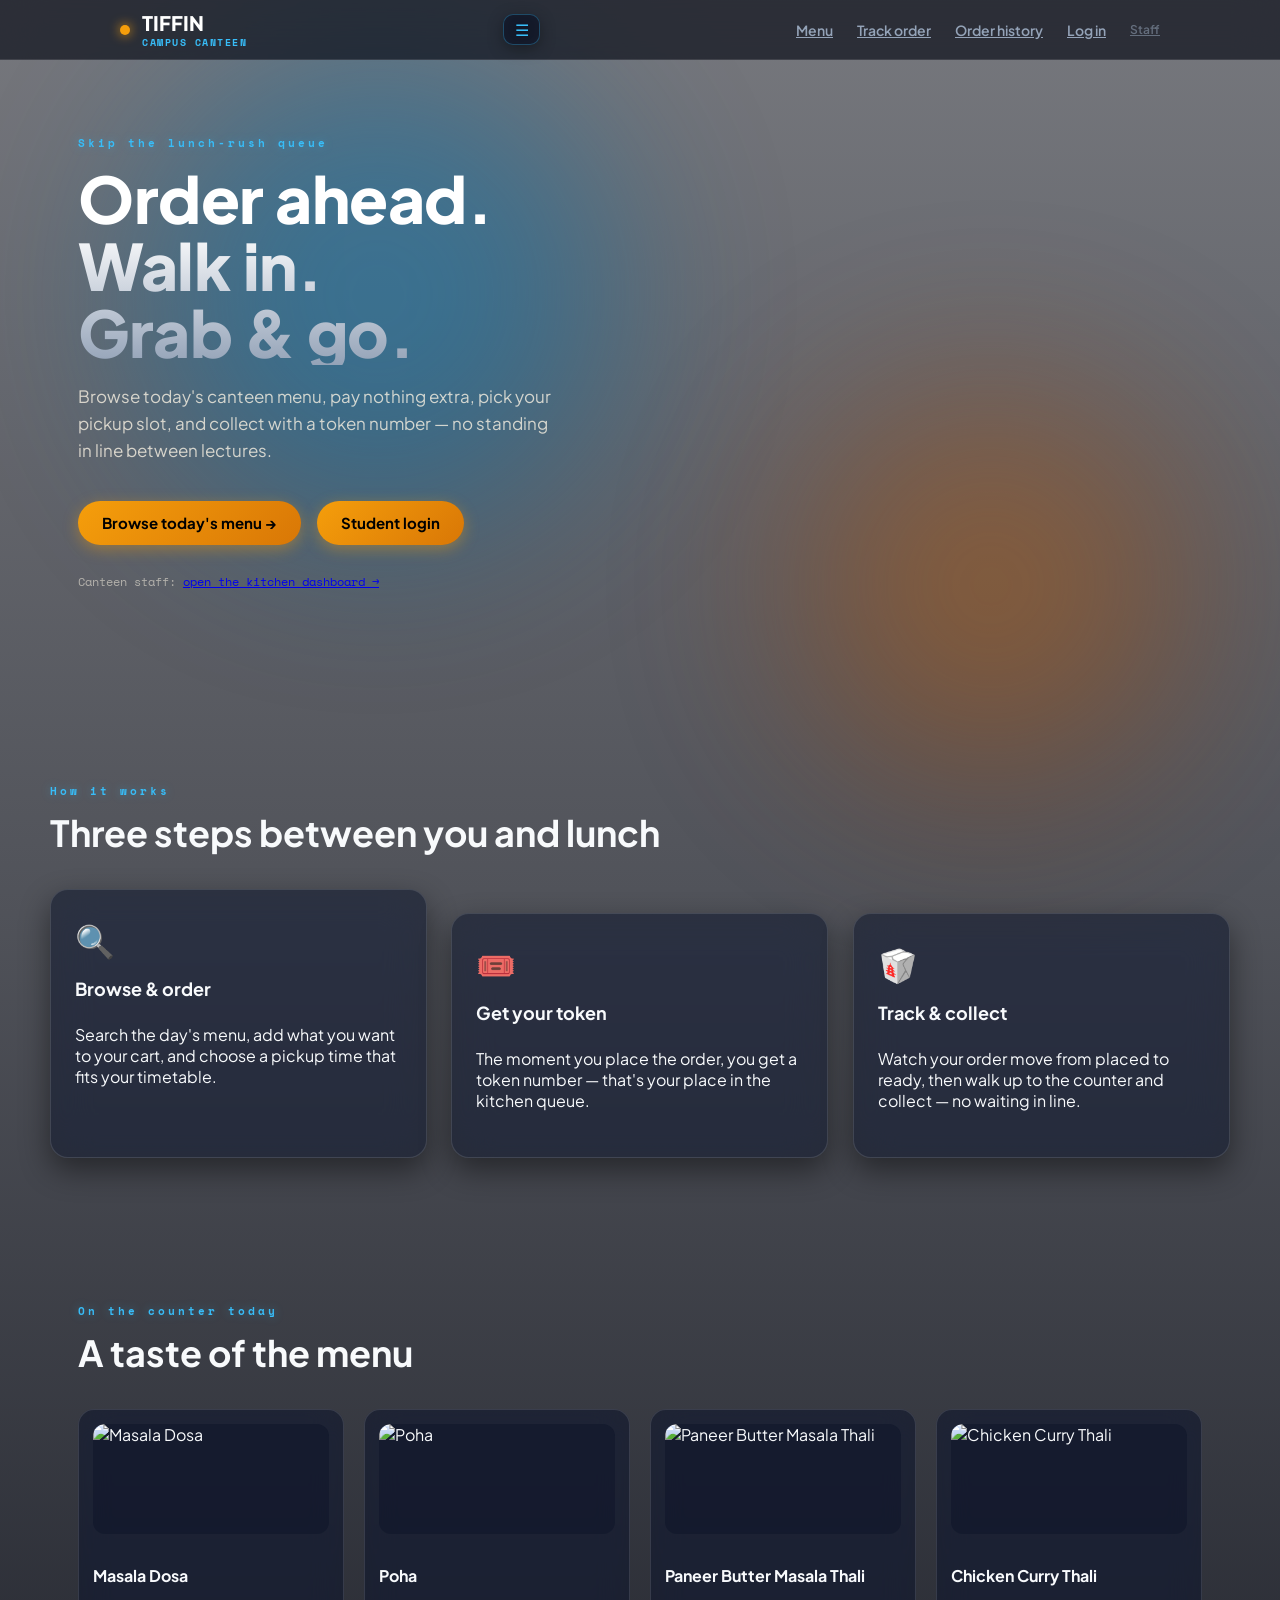
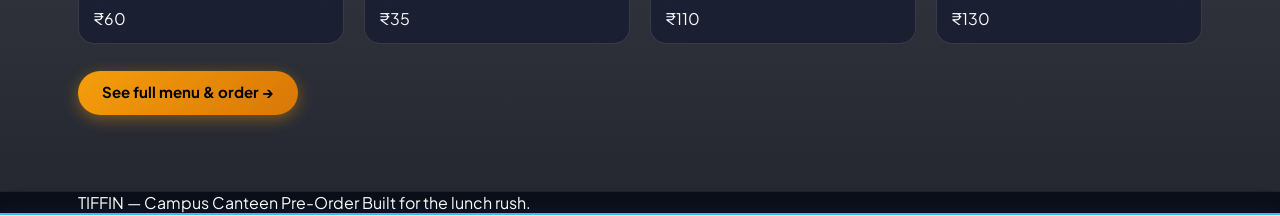
==== index.html @ 40c807f9 "Initial commit" ====
<!DOCTYPE html>
<html lang="en">
<head>
<!-- Character Encoding & Viewport -->
<meta charset="UTF-8">
<meta name="viewport" content="width=device-width, initial-scale=1.0">

<!-- PWA Manifest & App Theming -->
<link rel="manifest" href="/manifest.json">
<meta name="theme-color" content="#060913">
<meta name="mobile-web-app-capable" content="yes">
<meta name="apple-mobile-web-app-capable" content="yes">
<meta name="apple-mobile-web-app-status-bar-style" content="black-translucent">
<meta name="apple-mobile-web-app-title" content="TIFFIN">

<!-- Standard Browser & Android Icons -->
<link rel="icon" type="image/png" sizes="192x192" href="/icon-192.png">
<link rel="icon" type="image/png" sizes="512x512" href="/icon-512.png">

<!-- iOS Safari Home Screen Icons -->
<link rel="apple-touch-icon" href="/icon-192.png">
<link rel="apple-touch-icon" sizes="192x192" href="/icon-192.png">
<link rel="apple-touch-icon" sizes="512x512" href="/icon-512.png">
<title>TIFFIN — Campus Canteen, Pre-Ordered</title>
<link rel="stylesheet" href="style.css">
</head>
<body>

<nav class="nav">
  <div class="nav-inner">
    <a href="index.html" class="brand"><span class="dot"></span><div>TIFFIN<small>Campus Canteen</small></div></a>
    <button class="nav-toggle" id="navToggle" aria-label="Menu">☰</button>
    <div class="nav-links" id="navLinks">
      <a href="menu.html">Menu</a>
      <a href="track.html">Track order</a>
      <a href="orders.html">Order history</a>
      <a href="login.html">Log in</a>
      <a href="admin-login.html" style="opacity:.55;font-size:12px;">Staff</a>
    </div>
  </div>
</nav>

<header class="dark-shell hero">
  <div class="wrap hero-inner">
    <div class="hero-copy">
      <p class="eyebrow" style="color:var(--turmeric)">Skip the lunch-rush queue</p>
      <h1 class="hero-title">Order ahead.<br>Walk in.<br><span style="color:var(--turmeric)">Grab &amp; go.</span></h1>
      <p class="hero-sub">Browse today's canteen menu, pay nothing extra, pick your pickup slot, and collect with a token number — no standing in line between lectures.</p>
      <div class="hero-actions">
        <a href="menu.html" class="btn btn-turmeric">Browse today's menu →</a>
        <a href="login.html" class="btn btn-outline on-dark">Student login</a>
      </div>
      <p class="hero-note">Canteen staff: <a href="admin-login.html" style="text-decoration:underline">open the kitchen dashboard →</a></p>
    </div>

   <div class="hero-ticket-wrap" id="heroTicketContainer" style="display: none;">
  <div class="ticket hero-ticket" id="heroLiveTicket"></div>
</div>
  </div>
</header>

<section class="wrap steps">
  <p class="eyebrow">How it works</p>
  <h2 class="section-title">Three steps between you and lunch</h2>
  <div class="grid step-grid">
    <div class="panel step-card">
      <div class="step-glyph">🔍</div>
      <h3>Browse &amp; order</h3>
      <p class="muted">Search the day's menu, add what you want to your cart, and choose a pickup time that fits your timetable.</p>
    </div>
    <div class="panel step-card">
      <div class="step-glyph">🎟️</div>
      <h3>Get your token</h3>
      <p class="muted">The moment you place the order, you get a token number — that's your place in the kitchen queue.</p>
    </div>
    <div class="panel step-card">
      <div class="step-glyph">🥡</div>
      <h3>Track &amp; collect</h3>
      <p class="muted">Watch your order move from placed to ready, then walk up to the counter and collect — no waiting in line.</p>
    </div>
  </div>
</section>

<section class="dark-shell menu-teaser">
  <div class="wrap">
    <p class="eyebrow" style="color:var(--turmeric)">On the counter today</p>
    <h2 class="section-title" style="color:var(--cream)">A taste of the menu</h2>
    <div class="grid teaser-grid" id="teaserGrid"></div>
    <div class="center" style="margin-top:28px;">
      <a href="menu.html" class="btn btn-turmeric">See full menu &amp; order →</a>
    </div>
  </div>
</section>

<footer class="foot">
  <div class="wrap">
    <span>TIFFIN — Campus Canteen Pre-Order</span>
    <span>Built for the lunch rush.</span>
  </div>
</footer>

<div id="toast"></div>
<script src="app.js"></script>
<style>
  .hero{ padding:64px 0 76px; }
  .hero-inner{ display:grid; grid-template-columns:1.15fr 0.85fr; gap:56px; align-items:center; }
  .hero-title{ font-family:var(--display); font-size:clamp(38px,5.6vw,64px); line-height:1.04; margin:14px 0 18px; letter-spacing:-0.5px; }
  .hero-sub{ font-size:17px; line-height:1.6; color:rgba(251,244,228,0.78); max-width:480px; margin-bottom:26px; }
  .hero-actions{ display:flex; gap:14px; flex-wrap:wrap; }
  .hero-note{ margin-top:18px; font-family:var(--mono); font-size:12px; color:rgba(251,244,228,0.55); }
  .hero-ticket-wrap{ display:flex; justify-content:center; }
  .hero-ticket{ width:100%; max-width:300px; transform:rotate(-3deg); box-shadow:0 24px 50px rgba(0,0,0,0.35); }
  @media (max-width: 860px){ .hero-inner{ grid-template-columns:1fr; } .hero-ticket-wrap{ order:-1; } .hero-ticket{ max-width:260px; margin:0 auto; } }

  .steps{ padding:70px 0; }
  .section-title{ font-family:var(--display); font-size:clamp(26px,3.4vw,36px); margin:6px 0 34px; }
  .step-grid{ grid-template-columns:repeat(3,1fr); }
  .step-card{ padding:26px; }
  .step-glyph{ font-size:30px; margin-bottom:14px; }
  .step-card h3{ font-family:var(--display); font-size:18px; margin:0 0 8px; }
  @media (max-width:780px){ .step-grid{ grid-template-columns:1fr; } }

  .menu-teaser{ padding:64px 0 76px; }
  /* Replace .teaser-grid and .teaser-card in index.html */
.teaser-grid {
  display: grid !important;
  grid-template-columns: repeat(4, minmax(0, 1fr)) !important;
  gap: 20px !important;
  width: 100% !important;
}

.teaser-card {
  background: rgba(15, 23, 42, 0.6) !important;
  backdrop-filter: blur(16px) saturate(180%) !important;
  -webkit-backdrop-filter: blur(16px) saturate(180%) !important;
  border: 1px solid rgba(255, 255, 255, 0.12) !important;
  border-radius: 16px !important;
  padding: 14px !important;
  display: flex !important;
  flex-direction: column !important;
  justify-content: space-between !important;
  overflow: hidden !important;
}

@media (max-width: 900px) {
  .teaser-grid {
    grid-template-columns: repeat(2, minmax(0, 1fr)) !important;
    gap: 14px !important;
  }
}

@media (max-width: 480px) {
  .teaser-grid {
    grid-template-columns: repeat(2, minmax(0, 1fr)) !important;
    gap: 10px !important;
  }
}
/* ============================================================
   Forced Button Hover Animation, Scaling & Ambient Glow
   ============================================================ */

/* 1. Ensure action wrapper allows expanding child elements */
.hero-actions {
  display: flex !important;
  gap: 16px !important;
  flex-wrap: wrap !important;
  align-items: center !important;
  padding: 10px 0 !important;
}

/* 2. Base Button Reset to support transforms */
.hero-actions .btn,
.hero-actions a {
  display: inline-flex !important;
  align-items: center !important;
  justify-content: center !important;
  transform: translate3d(0, 0, 0) scale(1) !important;
  transition: transform 0.22s cubic-bezier(0.34, 1.56, 0.64, 1), 
              box-shadow 0.22s ease, 
              background-color 0.22s ease, 
              border-color 0.22s ease !important;
  backface-visibility: hidden !important;
  -webkit-font-smoothing: subpixel-antialiased !important;
  cursor: pointer !important;
}

/* 3. Amber / Yellow Primary Button Hover (Move + Grow + Neon Glow) */
.hero-actions .btn-turmeric:hover {
  transform: translate3d(0, -6px, 0) scale(1.08) !important;
  background-color: #F59E0B !important;
  border: 1px solid #FDE68A !important;
  box-shadow: 0 0 24px rgba(245, 158, 11, 0.75), 
              0 12px 28px rgba(0, 0, 0, 0.5) !important;
}

/* 4. Cyan / Outline Secondary Button Hover (Move + Grow + Cyan Glow) */
.hero-actions .btn-outline.on-dark:hover,
.hero-actions .btn-outline:hover {
  transform: translate3d(0, -6px, 0) scale(1.08) !important;
  background-color: rgba(56, 189, 248, 0.2) !important;
  border: 1px solid #38BDF8 !important;
  color: #FFFFFF !important;
  box-shadow: 0 0 24px rgba(56, 189, 248, 0.6), 
              0 12px 28px rgba(0, 0, 0, 0.5) !important;
}

/* 5. Click Down Effect */
.hero-actions .btn:active {
  transform: translate3d(0, -2px, 0) scale(1.02) !important;
}
</style>
<script>
  document.getElementById('navToggle').addEventListener('click', () => document.getElementById('navLinks').classList.toggle('open'));
  seedIfEmpty();
  const teaser = getMenu().filter(m => m.available).slice(0, 4);
  document.getElementById('teaserGrid').innerHTML = teaser.map(m => `
    <div class="teaser-card">
      <div class="teaser-img-wrap" style="width:100%; height:110px; border-radius:10px; overflow:hidden; margin-bottom:10px; background:rgba(15,23,42,0.6);">
        <img src="${m.img || 'https://images.unsplash.com/photo-1546069901-ba9599a7e63c?w=500&auto=format&fit=crop&q=80'}" alt="${m.name}" style="width:100%; height:100%; object-fit:cover;">
      </div>
      <h4>${m.name}</h4>
      <div class="price">${money(m.price)}</div>
    </div>`).join('');
// Render only real, active orders for logged-in students
const user = currentStudent();
const container = document.getElementById('heroTicketContainer');
const ticketBox = document.getElementById('heroLiveTicket');

if (user && container && ticketBox) {
  // Fetch active orders (not yet picked up / completed)
  const activeOrders = getOrders().filter(o => o.userId === user.id && o.status !== 'completed');
  
  if (activeOrders.length > 0) {
    const latest = activeOrders[activeOrders.length - 1];
    
    ticketBox.innerHTML = `
      <div class="ticket-label">Your live pickup token</div>
      <div class="ticket-token">#${latest.token}</div>
      ${latest.items ? latest.items.map(i => `
        <div class="ticket-row">
          <span>${i.name} x${i.qty}</span>
          <span>${money(i.price * i.qty)}</span>
        </div>
      `).join('') : ''}
      <div class="ticket-row">
        <span>Pickup slot</span>
        <span>${latest.slot || 'ASAP'}</span>
      </div>
      <div class="ticket-row">
        <span>Status</span>
        <span class="status-ready">${STATUS_LABEL[latest.status] || latest.status}</span>
      </div>
    `;
    
    // Make the box visible only when real active data exists
    container.style.display = 'flex';
  }
}
</script>
<!-- Firebase App (Core) and Services -->
<script src="https://www.gstatic.com/firebasejs/10.8.0/firebase-app-compat.js"></script>
<script src="https://www.gstatic.com/firebasejs/10.8.0/firebase-auth-compat.js"></script>
<script src="https://www.gstatic.com/firebasejs/10.8.0/firebase-firestore-compat.js"></script>
<script>
  if ('serviceWorker' in navigator) {
    window.addEventListener('load', () => {
      navigator.serviceWorker.register('/sw.js')
        .then(reg => console.log('SW registered:', reg))
        .catch(err => console.error('SW registration failed:', err));
    });
  }
</script>
</body>
</html>
---- style.css ----
/* ============================================================
   TIFFIN — True Glassmorphism (Nordic Frost + Warm Honey)
   ============================================================ */
@import url('https://fonts.googleapis.com/css2?family=Plus+Jakarta+Sans:wght@400;500;600;700;800&family=Space+Mono:wght@400;700&display=swap');

:root {
  --bg-dark: #060913;
  --honey: #F59E0B;
  --honey-hover: #D97706;
  --honey-glow: rgba(245, 158, 11, 0.4);
  --ice-cyan: #38BDF8;
  --ice-cyan-dim: rgba(56, 189, 248, 0.2);
  --mint: #34D399;
  --chili: #FB7185;
  --ink: #F8FAFC;
  --ink-soft: #94A3B8;
  --display: 'Plus Jakarta Sans', system-ui, sans-serif;
  --body: 'Plus Jakarta Sans', system-ui, sans-serif;
  --mono: 'Space Mono', monospace;
}

* { box-sizing: border-box; }
html { scroll-behavior: smooth; }

/* 1. Ambient Background Glowing Meshes (Crucial for Glass Effect) */
body {
  margin: 0;
  font-family: var(--body);
  background-color: var(--bg-dark);
  color: var(--ink);
  min-height: 100vh;
  position: relative;
  overflow-x: hidden;
  -webkit-font-smoothing: antialiased;
}

body::before,
body::after {
  content: "";
  position: fixed;
  border-radius: 50%;
  pointer-events: none;
  z-index: 0;
  filter: blur(90px);
  opacity: 0.45;
}

body::before {
  width: 500px;
  height: 500px;
  background: radial-gradient(circle, #0284C7 0%, #0369A1 60%, transparent 80%);
  top: 5%;
  left: 10%;
}

body::after {
  width: 450px;
  height: 450px;
  background: radial-gradient(circle, #D97706 0%, #92400E 50%, transparent 80%);
  bottom: 10%;
  right: 5%;
}

.wrap { max-width: 1180px; margin: 0 auto; padding: 0 28px; position: relative; z-index: 1; }
.dark-shell { background: transparent !important; color: var(--ink); }

/* 2. Glassmorphic Navigation */
.nav {
  position: sticky; top: 0; z-index: 50;
  background: rgba(6, 9, 19, 0.65) !important;
  backdrop-filter: blur(20px);
  -webkit-backdrop-filter: blur(20px);
  border-bottom: 1px solid rgba(255, 255, 255, 0.1);
}
.nav-inner {
  max-width: 1180px; margin: 0 auto; padding: 16px 28px;
  display: flex; align-items: center; justify-content: space-between;
}
.brand { 
  display: flex; align-items: center; gap: 10px; 
  font-family: var(--display); font-size: 20px; font-weight: 800; 
}
.brand .dot { 
  width: 10px; height: 10px; border-radius: 50%; 
  background: var(--honey); 
  box-shadow: 0 0 12px var(--honey); 
}
.brand small { 
  font-family: var(--mono); font-size: 10px; letter-spacing: 2px; 
  color: var(--ice-cyan); font-weight: 700; text-transform: uppercase; 
}
.nav-links { display: flex; align-items: center; gap: 24px; font-size: 14px; font-weight: 600; }
.nav-links a { color: var(--ink-soft); transition: 0.2s; }
.nav-links a:hover, .nav-links a.active { color: #fff; text-shadow: 0 0 10px rgba(255,255,255,0.4); }
.nav-links .cart-pill {
  background: linear-gradient(135deg, var(--honey), var(--honey-hover));
  color: #000; border-radius: 999px; padding: 8px 16px; font-weight: 800;
  box-shadow: 0 4px 18px var(--honey-glow);
}

/* 3. Frosted Glass Panels & Menu Cards */
.panel, 
.food-card {
  background: rgba(255, 255, 255, 0.04) !important;
  backdrop-filter: blur(20px) saturate(160%);
  -webkit-backdrop-filter: blur(20px) saturate(160%);
  border: 1px solid rgba(255, 255, 255, 0.12) !important;
  border-radius: 18px !important;
  box-shadow: 0 14px 35px rgba(0, 0, 0, 0.5), inset 0 1px 0 rgba(255, 255, 255, 0.15) !important;
  transition: transform 0.25s ease, border-color 0.25s ease, box-shadow 0.25s ease;
}

.food-card:hover {
  transform: translateY(-4px);
  border-color: rgba(56, 189, 248, 0.45) !important;
  box-shadow: 0 20px 40px rgba(0, 0, 0, 0.6), 0 0 20px rgba(56, 189, 248, 0.18) !important;
}

/* 4. Headings & Typography */
.menu-hero-title, .page-title, .hero-title {
  font-family: var(--display);
  font-weight: 800;
  letter-spacing: -0.5px;
  background: linear-gradient(180deg, #FFFFFF 30%, #94A3B8 100%);
  -webkit-background-clip: text;
  -webkit-text-fill-color: transparent;
}
.eyebrow {
  font-family: var(--mono);
  font-size: 11px;
  letter-spacing: 3px;
  color: var(--ice-cyan) !important;
  font-weight: 700;
  text-shadow: 0 0 10px rgba(56, 189, 248, 0.4);
}

/* 5. Inputs & Filter Bars */
.search-row input, 
.search-row select, 
.field input, 
.field select, 
.field textarea {
  background: rgba(15, 23, 42, 0.6) !important;
  backdrop-filter: blur(12px);
  -webkit-backdrop-filter: blur(12px);
  border: 1px solid rgba(255, 255, 255, 0.14) !important;
  color: #fff !important;
  border-radius: 12px !important;
  outline: none;
  box-shadow: inset 0 2px 4px rgba(0,0,0,0.3);
}
.search-row input:focus, .field input:focus {
  border-color: var(--ice-cyan) !important;
  box-shadow: 0 0 15px var(--ice-cyan-dim) !important;
}

.chip {
  background: rgba(255, 255, 255, 0.05) !important;
  border: 1px solid rgba(255, 255, 255, 0.12) !important;
  color: var(--ink-soft) !important;
  backdrop-filter: blur(8px);
}
.chip.active {
  background: rgba(56, 189, 248, 0.18) !important;
  border-color: var(--ice-cyan) !important;
  color: #fff !important;
  box-shadow: 0 0 12px rgba(56, 189, 248, 0.3);
}

/* 6. Glowing Honey Action Buttons */
.btn, .btn-turmeric, [data-action="inc"] {
  background: linear-gradient(135deg, var(--honey), var(--honey-hover)) !important;
  color: #000 !important;
  border: none !important;
  border-radius: 10px !important;
  font-weight: 800 !important;
  box-shadow: 0 4px 15px var(--honey-glow) !important;
  transition: all 0.2s ease !important;
}
.btn:hover, .btn-turmeric:hover {
  transform: translateY(-2px);
  box-shadow: 0 6px 22px rgba(245, 158, 11, 0.6) !important;
}

.food-price {
  font-family: var(--mono);
  font-weight: 800;
  font-size: 17px;
  color: #fff;
}

/* 7. Tags & Badges */
.tag { font-family: var(--mono); font-size: 11px; font-weight: 700; padding: 4px 10px; border-radius: 999px; }
.tag-veg { background: rgba(52, 211, 153, 0.15) !important; color: var(--mint) !important; border: 1px solid rgba(52, 211, 153, 0.3); }
.tag-nonveg { background: rgba(251, 113, 133, 0.15) !important; color: var(--chili) !important; border: 1px solid rgba(251, 113, 133, 0.3); }
.tag-status { background: rgba(245, 158, 11, 0.15) !important; color: var(--honey) !important; border: 1px solid rgba(245, 158, 11, 0.3); }

/* 8. Frosted Token Ticket */
.ticket {
  background: rgba(15, 23, 42, 0.5) !important;
  backdrop-filter: blur(24px) !important;
  -webkit-backdrop-filter: blur(24px) !important;
  border: 1px solid rgba(56, 189, 248, 0.35) !important;
  box-shadow: 0 12px 35px rgba(0,0,0,0.6), inset 0 0 20px rgba(56, 189, 248, 0.08) !important;
}
.ticket-token { color: var(--honey) !important; text-shadow: 0 0 15px var(--honey-glow); }
.ticket-label { color: var(--ice-cyan) !important; }
.ticket-row { border-top: 1px solid rgba(255, 255, 255, 0.1) !important; color: var(--ink-soft); }
.ticket-row span:last-child { color: #fff; font-weight: 600; }
.ticket::before, .ticket::after { background: var(--bg-dark) !important; border-color: rgba(56, 189, 248, 0.35) !important; }

/* 9. Foot & Toast */
.foot { border-top: 1px solid rgba(255, 255, 255, 0.08); background: rgba(6, 9, 19, 0.6); }
#toast {
  background: rgba(15, 23, 42, 0.95);
  backdrop-filter: blur(20px);
  border: 1px solid var(--ice-cyan);
  box-shadow: 0 10px 30px rgba(0,0,0,0.8), 0 0 15px rgba(56, 189, 248, 0.3);
}
/* ============================================================
   Custom Styled Select & Dark Dropdown Options
   ============================================================ */

/* 1. Style the Select input field */
.search-row select,
.field select {
  appearance: none;
  -webkit-appearance: none;
  -moz-appearance: none;
  background-color: rgba(15, 23, 42, 0.85) !important;
  color: #F8FAFC !important;
  border: 1px solid rgba(255, 255, 255, 0.16) !important;
  border-radius: 12px !important;
  padding: 14px 40px 14px 18px !important;
  font-weight: 600;
  cursor: pointer;
  
  /* Custom SVG Chevron Arrow */
  background-image: url("data:image/svg+xml,%3Csvg xmlns='http://www.w3.org/2000/svg' width='16' height='16' viewBox='0 0 24 24' fill='none' stroke='%2338BDF8' stroke-width='2.5' stroke-linecap='round' stroke-linejoin='round'%3E%3Cpolyline points='6 9 12 15 18 9'%3E%3C/polyline%3E%3C/svg%3E") !important;
  background-repeat: no-repeat !important;
  background-position: right 14px center !important;
}

.search-row select:focus,
.field select:focus {
  border-color: #38BDF8 !important;
  box-shadow: 0 0 15px rgba(56, 189, 248, 0.25) !important;
}

/* 2. Style the expanded dropdown list options */
.search-row select option,
.field select option {
  background-color: #0B1120 !important;
  color: #F8FAFC !important;
  padding: 12px 16px !important;
  font-size: 14px;
}

.search-row select option:hover,
.search-row select option:checked {
  background-color: #0284C7 !important;
  color: #FFFFFF !important;
}
/* ============================================================
   Custom Nordic Frost Glassmorphic Dropdown
   ============================================================ */
.glass-select-wrapper {
  position: relative;
  min-width: 170px;
  z-index: 100;
}

/* Glass Trigger Button */
.glass-select-trigger {
  width: 100%;
  display: flex;
  align-items: center;
  justify-content: space-between;
  gap: 12px;
  padding: 14px 18px;
  background: rgba(15, 23, 42, 0.6) !important;
  backdrop-filter: blur(16px) saturate(180%) !important;
  -webkit-backdrop-filter: blur(16px) saturate(180%) !important;
  border: 1px solid rgba(255, 255, 255, 0.14) !important;
  border-radius: 14px !important;
  color: #F8FAFC !important;
  font-size: 14px;
  font-weight: 600;
  cursor: pointer;
  box-shadow: 0 4px 20px rgba(0, 0, 0, 0.35) !important;
  transition: all 0.25s ease;
}

.glass-select-trigger:hover,
.glass-select-wrapper.open .glass-select-trigger {
  border-color: #38BDF8 !important;
  box-shadow: 0 0 15px rgba(56, 189, 248, 0.25), 0 8px 25px rgba(0, 0, 0, 0.5) !important;
}

.glass-select-trigger .chevron {
  stroke: #38BDF8;
  transition: transform 0.25s ease;
}

.glass-select-wrapper.open .chevron {
  transform: rotate(180deg);
}

/* Frosted Dropdown Popup List */
.glass-dropdown-menu {
  position: absolute;
  top: calc(100% + 8px);
  left: 0;
  right: 0;
  background: rgba(11, 17, 32, 0.72) !important;
  backdrop-filter: blur(24px) saturate(200%) !important;
  -webkit-backdrop-filter: blur(24px) saturate(200%) !important;
  border: 1px solid rgba(56, 189, 248, 0.3) !important;
  border-radius: 14px !important;
  box-shadow: 0 16px 40px rgba(0, 0, 0, 0.6), inset 0 0 15px rgba(56, 189, 248, 0.08) !important;
  padding: 6px;
  display: flex;
  flex-direction: column;
  gap: 3px;
  opacity: 0;
  transform: translateY(-8px) scale(0.97);
  pointer-events: none;
  transition: opacity 0.2s ease, transform 0.2s ease;
}

.glass-select-wrapper.open .glass-dropdown-menu {
  opacity: 1;
  transform: translateY(0) scale(1);
  pointer-events: auto;
}

/* Dropdown Option Items */
.glass-option {
  padding: 10px 14px;
  border-radius: 9px;
  color: #94A3B8;
  font-size: 13.5px;
  font-weight: 600;
  cursor: pointer;
  transition: all 0.15s ease;
  display: flex;
  align-items: center;
  justify-content: space-between;
}

.glass-option:hover {
  background: rgba(56, 189, 248, 0.15);
  color: #FFFFFF;
  padding-left: 17px;
}

.glass-option.selected {
  background: linear-gradient(135deg, rgba(56, 189, 248, 0.25), rgba(2, 132, 199, 0.25));
  color: #38BDF8;
  font-weight: 700;
}
/* ============================================================
   Compact Multi-Column Glass Cards Grid
   ============================================================ */

/* 1. Responsive compact grid (auto-fits 3-4 cards per row) */
.menu-grid {
  display: grid !important;
  grid-template-columns: repeat(auto-fill, minmax(220px, 1fr)) !important;
  gap: 16px !important;
}

/* 2. Compact box shape & tight padding */
.food-card {
  padding: 16px !important;
  display: flex !important;
  flex-direction: column !important;
  justify-content: space-between !important;
  min-height: 200px !important;
  border-radius: 14px !important;
}

/* 3. Smaller top header with icon & veg tag */
.food-top {
  display: flex !important;
  align-items: center !important;
  justify-content: space-between !important;
  margin-bottom: 8px !important;
}

.food-emoji {
  font-size: 26px !important;
  line-height: 1 !important;
}

/* 4. Compact title & description */
.food-name {
  font-size: 15px !important;
  font-weight: 700 !important;
  margin: 0 0 4px 0 !important;
  color: #FFFFFF !important;
}

.food-desc {
  font-size: 12px !important;
  line-height: 1.4 !important;
  color: #94A3B8 !important;
  display: -webkit-box !important;
  -webkit-line-clamp: 2; /* limits description to 2 lines */
  -webkit-box-orient: vertical;
  overflow: hidden;
  margin-bottom: 12px !important;
}

/* 5. Bottom price & action button */
.food-bottom {
  display: flex !important;
  align-items: center !important;
  justify-content: space-between !important;
  margin-top: auto !important;
  padding-top: 8px !important;
  border-top: 1px solid rgba(255, 255, 255, 0.08) !important;
}

.food-price {
  font-size: 15px !important;
  font-weight: 800 !important;
}

.food-bottom .btn-sm {
  padding: 6px 12px !important;
  font-size: 12px !important;
  border-radius: 8px !important;
}

/* 6. Quantity selector for compact cards */
.food-card .qty-row {
  display: flex !important;
  align-items: center !important;
  gap: 6px !important;
}

.food-card .qty-btn {
  width: 26px !important;
  height: 26px !important;
  padding: 0 !important;
  font-size: 13px !important;
  display: flex !important;
  align-items: center !important;
  justify-content: center !important;
}

.food-card .qty-val {
  font-size: 13px !important;
  min-width: 14px !important;
  text-align: center !important;
}
/* ============================================================
   Image-First Glassmorphic Food Card Styling
   ============================================================ */
.food-card {
  padding: 10px !important;
  display: flex !important;
  flex-direction: column !important;
  overflow: hidden !important;
  gap: 10px !important;
  border-radius: 16px !important;
}

.food-img-wrap {
  position: relative;
  width: 100%;
  height: 130px;
  border-radius: 12px;
  overflow: hidden;
  background: rgba(15, 23, 42, 0.6);
}

.food-img {
  width: 100%;
  height: 100%;
  object-fit: cover;
  transition: transform 0.35s ease;
}

.food-card:hover .food-img {
  transform: scale(1.06);
}

.card-badge {
  position: absolute;
  top: 8px;
  left: 8px;
  backdrop-filter: blur(8px);
  -webkit-backdrop-filter: blur(8px);
  font-size: 10px !important;
  padding: 3px 8px !important;
}

.food-card .unavailable-ribbon {
  position: absolute;
  top: 8px;
  right: 8px;
  background: rgba(15, 23, 42, 0.85) !important;
  backdrop-filter: blur(8px);
  border: 1px solid rgba(255, 255, 255, 0.15);
  font-size: 10px !important;
  padding: 3px 8px !important;
}

.food-content {
  display: flex;
  flex-direction: column;
  flex: 1;
}

.food-name {
  font-size: 14.5px !important;
  font-weight: 700 !important;
  margin-bottom: 4px !important;
  color: #FFFFFF !important;
}

.food-desc {
  font-size: 11.5px !important;
  line-height: 1.35 !important;
  color: #94A3B8 !important;
  display: -webkit-box !important;
  -webkit-line-clamp: 2;
  -webkit-box-orient: vertical;
  overflow: hidden;
}
/* Fix Dropdown Stacking Context Overlap */
.menu-hero {
  position: relative !important;
  z-index: 100 !important;
}

.search-row {
  position: relative !important;
  z-index: 110 !important;
}

.glass-select-wrapper {
  position: relative !important;
  z-index: 120 !important;
}


.glass-dropdown-menu {
  z-index: 9999 !important;
}

.menu-main {
  position: relative !important;
  z-index: 1 !important;
}
/* ============================================================
   Navbar Brand & Glass Hamburger Fix
   ============================================================ */

/* 1. Stack and properly align Brand Title & Subtitle */
.brand {
  display: flex !important;
  align-items: center !important;
  gap: 10px !important;
  text-decoration: none !important;
  color: #FFFFFF !important;
}

.brand div {
  display: flex !important;
  flex-direction: column !important;
  justify-content: center !important;
  line-height: 1.1 !important;
}

.brand small {
  display: block !important;
  font-family: var(--mono) !important;
  font-size: 9.5px !important;
  letter-spacing: 1.5px !important;
  color: #38BDF8 !important; /* Nordic Cyan */
  font-weight: 700 !important;
  text-transform: uppercase !important;
  margin-top: 3px !important;
}

/* 2. Glassmorphic Hamburger Toggle Button */
.nav-toggle {
  background: rgba(15, 23, 42, 0.6) !important;
  backdrop-filter: blur(12px) !important;
  -webkit-backdrop-filter: blur(12px) !important;
  border: 1px solid rgba(56, 189, 248, 0.3) !important;
  color: #38BDF8 !important; /* Bright cyan icon */
  border-radius: 10px !important;
  padding: 8px 12px !important;
  font-size: 18px !important;
  line-height: 1 !important;
  cursor: pointer !important;
  box-shadow: 0 4px 15px rgba(0, 0, 0, 0.35) !important;
  transition: all 0.2s ease !important;
}

.nav-toggle:hover {
  background: rgba(56, 189, 248, 0.15) !important;
  border-color: #38BDF8 !important;
  box-shadow: 0 0 12px rgba(56, 189, 248, 0.3) !important;
  color: #FFFFFF !important;
}
/* ============================================================
   Empty State & Action Button Layout Fix
   ============================================================ */

/* 1. Spacious, centered glass container */
.empty-state {
  display: flex !important;
  flex-direction: column !important;
  align-items: center !important;
  justify-content: center !important;
  text-align: center !important;
  padding: 48px 24px !important;
  width: 100% !important;
  min-height: 220px !important;
}

/* 2. Heading typography */
.empty-state .big {
  font-family: var(--display) !important;
  font-size: 22px !important;
  font-weight: 700 !important;
  color: #FFFFFF !important;
  margin-bottom: 8px !important;
}

/* 3. Subtitle text */
.empty-state p {
  color: #94A3B8 !important;
  font-size: 14px !important;
  margin: 0 0 20px 0 !important;
  max-width: 400px !important;
}

/* 4. Button alignment & padding */
.empty-state .btn,
.empty-state a.btn {
  display: inline-flex !important;
  align-items: center !important;
  justify-content: center !important;
  padding: 10px 22px !important;
  height: auto !important;
  line-height: 1.4 !important;
  text-decoration: none !important;
  white-space: nowrap !important;
  overflow: visible !important;
  margin-top: 6px !important;
}
/* ============================================================
   Fix: Allow Empty State to Hide When Search Has Results
   ============================================================ */
.empty-state {
  display: flex;
  flex-direction: column;
  align-items: center;
  justify-content: center;
  text-align: center;
  padding: 48px 24px;
  width: 100%;
  min-height: 220px;
}

/* Ensure JS display:none always takes priority when hidden */
.empty-state[style*="display: none"],
.empty-state[style*="display:none"] {
  display: none !important;
}
/* ============================================================
   Mobile Navigation Drawer & Toggle Fix
   ============================================================ */
@media (max-width: 780px) {
  .nav-toggle {
    display: flex !important;
    align-items: center !important;
    justify-content: center !important;
    z-index: 1000 !important;
  }

  .nav-links {
    position: fixed !important;
    top: 64px !important;
    left: 0 !important;
    right: 0 !important;
    bottom: auto !important;
    background: rgba(6, 9, 19, 0.95) !important;
    backdrop-filter: blur(25px) saturate(180%) !important;
    -webkit-backdrop-filter: blur(25px) saturate(180%) !important;
    border-bottom: 1px solid rgba(56, 189, 248, 0.25) !important;
    box-shadow: 0 20px 40px rgba(0, 0, 0, 0.8) !important;
    flex-direction: column !important;
    align-items: flex-start !important;
    padding: 24px 28px !important;
    gap: 18px !important;
    z-index: 9999 !important;
    transform: translateY(-15px) !important;
    opacity: 0 !important;
    pointer-events: none !important;
    transition: opacity 0.25s ease, transform 0.25s ease !important;
  }

  .nav-links.open {
    transform: translateY(0) !important;
    opacity: 1 !important;
    pointer-events: auto !important;
  }

  .nav-links a {
    font-size: 16px !important;
    width: 100% !important;
    color: #F8FAFC !important;
  }
}
/* ============================================================
   Auth Page Layout & Glassmorphism Fix (login.html)
   ============================================================ */

/* 1. Push footer to bottom of viewport */
body {
  display: flex !important;
  flex-direction: column !important;
  min-height: 100vh !important;
}

main.auth-wrap {
  flex: 1 !important;
  display: flex !important;
  align-items: center !important;
  justify-content: center !important;
  padding: 60px 0 !important;
}

.auth-grid {
  display: grid !important;
  grid-template-columns: 1.2fr 0.8fr !important;
  gap: 36px !important;
  align-items: start !important;
  width: 100% !important;
}

/* 2. Glass Auth Panel Container */
.auth-panel {
  background: rgba(15, 23, 42, 0.6) !important;
  backdrop-filter: blur(20px) saturate(180%) !important;
  -webkit-backdrop-filter: blur(20px) saturate(180%) !important;
  border: 1px solid rgba(255, 255, 255, 0.12) !important;
  border-radius: 20px !important;
  padding: 36px !important;
  box-shadow: 0 20px 45px rgba(0, 0, 0, 0.6) !important;
}

/* 3. Glassmorphic Tabs (Log in / Create account) */
.auth-tabs {
  display: flex !important;
  gap: 8px !important;
  background: rgba(6, 9, 19, 0.6) !important;
  border: 1px solid rgba(255, 255, 255, 0.1) !important;
  border-radius: 12px !important;
  padding: 5px !important;
  margin-bottom: 28px !important;
}

.auth-tab {
  flex: 1 !important;
  border: none !important;
  background: transparent !important;
  padding: 12px !important;
  border-radius: 9px !important;
  font-weight: 700 !important;
  font-size: 14px !important;
  color: #94A3B8 !important;
  cursor: pointer !important;
  transition: all 0.2s ease !important;
  box-shadow: none !important;
}

.auth-tab.active {
  background: rgba(56, 189, 248, 0.2) !important;
  color: #FFFFFF !important;
  border: 1px solid rgba(56, 189, 248, 0.4) !important;
  box-shadow: 0 0 15px rgba(56, 189, 248, 0.25) !important;
}

/* 4. Form Fields & Input Spacing */
.auth-form .field {
  margin-bottom: 20px !important;
}

.auth-form .field label {
  display: block !important;
  font-size: 12px !important;
  font-weight: 700 !important;
  text-transform: uppercase !important;
  letter-spacing: 1.5px !important;
  color: #38BDF8 !important;
  margin-bottom: 8px !important;
}

.auth-form .field input {
  width: 100% !important;
  padding: 14px 16px !important;
  background: rgba(11, 17, 32, 0.7) !important;
  border: 1px solid rgba(255, 255, 255, 0.14) !important;
  border-radius: 12px !important;
  color: #FFFFFF !important;
  font-size: 15px !important;
}

.auth-form .field input:focus {
  border-color: #38BDF8 !important;
  box-shadow: 0 0 15px rgba(56, 189, 248, 0.3) !important;
}

.auth-form .btn-turmeric {
  margin-top: 10px !important;
  padding: 14px !important;
  font-size: 15px !important;
}

.auth-form .small-note {
  font-size: 12px !important;
  color: #94A3B8 !important;
  margin-top: 18px !important;
  text-align: center !important;
}

/* 5. Footer Positioning Fix */
.foot {
  margin-top: auto !important;
  width: 100% !important;
  border-top: 1px solid rgba(255, 255, 255, 0.08) !important;
  background: rgba(6, 9, 19, 0.8) !important;
}

@media (max-width: 860px) {
  .auth-grid {
    grid-template-columns: 1fr !important;
  }
}
/* ============================================================
   Single-Column Centered Auth Card (login.html)
   ============================================================ */
.auth-grid {
  display: flex !important;
  justify-content: center !important;
  align-items: center !important;
  width: 100% !important;
  max-width: 440px !important;
  margin: 0 auto !important;
}

.auth-panel {
  width: 100% !important;
  max-width: 440px !important;
}
/* ============================================================
   Navbar Brand & Hamburger Spacing Adjustment
   ============================================================ */
.nav-inner {
  max-width: 1080px !important;
  padding: 12px 20px !important;
  display: flex !important;
  align-items: center !important;
  justify-content: space-between !important;
}

@media (max-width: 780px) {
  .nav-inner {
    padding: 10px 16px !important;
    gap: 16px !important;
  }

  .brand {
    gap: 8px !important;
    font-size: 18px !important;
  }

  .brand .dot {
    width: 8px !important;
    height: 8px !important;
  }

  .nav-toggle {
    padding: 6px 10px !important;
    font-size: 16px !important;
  }
}
/* ============================================================
   Auth Submit Buttons Centering & Full Width Fix
   ============================================================ */
.auth-form {
  display: flex !important;
  flex-direction: column !important;
  width: 100% !important;
}

.auth-form .btn,
.auth-form .btn-turmeric,
.auth-form button[type="submit"] {
  width: 100% !important;
  display: flex !important;
  justify-content: center !important;
  align-items: center !important;
  text-align: center !important;
  margin: 14px 0 0 0 !important;
  padding: 14px 20px !important;
  font-size: 15px !important;
  border-radius: 12px !important;
}
/* ============================================================
   Fix: Auth Form Tab Toggling (Prevent Dual-Form Visibility)
   ============================================================ */

/* Ensure hidden form is completely suppressed */
.auth-form[style*="display: none"],
.auth-form[style*="display:none"],
#registerForm[style*="display: none"],
#registerForm[style*="display:none"],
#loginForm[style*="display: none"],
#loginForm[style*="display:none"] {
  display: none !important;
}

/* Ensure active form uses flex layout */
.auth-form:not([style*="display: none"]):not([style*="display:none"]) {
  display: flex !important;
  flex-direction: column !important;
  width: 100% !important;
}
.auth-form .auth-divider {
  margin: 18px 0 14px 0 !important;
}

.auth-form .btn-google {
  margin-bottom: 0 !important;
}
/* ============================================================
   Centered Divider & Visible Curved Google Auth Button
   ============================================================ */

/* 1. Perfect Centering for the Divider */
.auth-divider {
  display: flex !important;
  align-items: center !important;
  justify-content: center !important;
  text-align: center !important;
  width: 100% !important;
  margin: 20px 0 16px 0 !important;
  color: #94A3B8 !important;
  font-size: 12px !important;
  font-weight: 600 !important;
  text-transform: uppercase !important;
  letter-spacing: 1.2px !important;
}

.auth-divider::before,
.auth-divider::after {
  content: "" !important;
  flex: 1 !important;
  border-bottom: 1px solid rgba(255, 255, 255, 0.15) !important;
}

.auth-divider span {
  padding: 0 14px !important;
  white-space: nowrap !important;
}

/* 2. High-Visibility Curved Google Button */
.btn-google {
  display: flex !important;
  align-items: center !important;
  justify-content: center !important;
  gap: 12px !important;
  width: 100% !important;
  padding: 13px 20px !important;
  background: rgba(15, 23, 42, 0.85) !important;
  border: 1.5px solid rgba(56, 189, 248, 0.4) !important; /* Glowing cyan curved outline */
  border-radius: 14px !important; /* Smooth curved pill box */
  color: #FFFFFF !important;
  font-size: 14.5px !important;
  font-weight: 700 !important;
  cursor: pointer !important;
  box-shadow: 0 4px 18px rgba(0, 0, 0, 0.5), inset 0 1px 1px rgba(255, 255, 255, 0.1) !important;
  transition: all 0.25s ease !important;
}

.btn-google svg {
  flex-shrink: 0 !important;
}

.btn-google:hover {
  background: rgba(30, 41, 59, 0.95) !important;
  border-color: #38BDF8 !important;
  box-shadow: 0 0 20px rgba(56, 189, 248, 0.35) !important;
  transform: translateY(-2px) !important;
}
/* ============================================================
   Navbar Brand Image, Divider & Auth Layout
   ============================================================ */

/* 1. Real Photo Circular Logo with Glowing Ring */
.brand {
  display: flex !important;
  align-items: center !important;
  gap: 12px !important;
  text-decoration: none !important;
  color: #FFFFFF !important;
}

.brand-logo-img {
  width: 38px !important;
  height: 38px !important;
  border-radius: 50% !important;
  object-fit: cover !important;
  border: 2px solid #F59E0B !important;
  box-shadow: 0 0 14px rgba(245, 158, 11, 0.45), 0 0 4px #38BDF8 !important;
  flex-shrink: 0 !important;
}

/* 2. Google Auth Button & Centered Divider */
.auth-divider {
  display: flex !important;
  align-items: center !important;
  justify-content: center !important;
  text-align: center !important;
  width: 100% !important;
  margin: 18px 0 14px 0 !important;
  color: #94A3B8 !important;
  font-size: 12px !important;
  font-weight: 600 !important;
  text-transform: uppercase !important;
  letter-spacing: 1.2px !important;
}

.auth-divider::before,
.auth-divider::after {
  content: "" !important;
  flex: 1 !important;
  border-bottom: 1px solid rgba(255, 255, 255, 0.15) !important;
}

.auth-divider span {
  padding: 0 12px !important;
  white-space: nowrap !important;
}

.btn-google {
  display: flex !important;
  align-items: center !important;
  justify-content: center !important;
  gap: 12px !important;
  width: 100% !important;
  padding: 13px 20px !important;
  background: rgba(15, 23, 42, 0.85) !important;
  border: 1.5px solid rgba(56, 189, 248, 0.4) !important;
  border-radius: 14px !important;
  color: #FFFFFF !important;
  font-size: 14.5px !important;
  font-weight: 700 !important;
  cursor: pointer !important;
  box-shadow: 0 4px 18px rgba(0, 0, 0, 0.5) !important;
  transition: all 0.25s ease !important;
}

.btn-google:hover {
  background: rgba(30, 41, 59, 0.95) !important;
  border-color: #38BDF8 !important;
  box-shadow: 0 0 20px rgba(56, 189, 248, 0.35) !important;
  transform: translateY(-2px) !important;
}
/* ============================================================
   Cart Pickup Time Slot Buttons Fix
   ============================================================ */
.slot-grid {
  display: grid !important;
  grid-template-columns: repeat(3, 1fr) !important;
  gap: 10px !important;
  margin-top: 10px !important;
}

/* Default state for time buttons */
.slot-btn {
  background: rgba(15, 23, 42, 0.75) !important;
  border: 1px solid rgba(255, 255, 255, 0.14) !important;
  color: #94A3B8 !important;
  border-radius: 10px !important;
  padding: 10px 6px !important;
  font-family: var(--mono) !important;
  font-size: 13px !important;
  font-weight: 700 !important;
  cursor: pointer !important;
  transition: all 0.2s ease !important;
  text-align: center !important;
}

.slot-btn:hover {
  background: rgba(56, 189, 248, 0.12) !important;
  border-color: #38BDF8 !important;
  color: #FFFFFF !important;
}

/* Selected/Active time slot button */
.slot-btn.active {
  background: #F59E0B !important; /* Honey/Amber glow */
  border-color: #F59E0B !important;
  color: #060913 !important; /* Dark legible text on amber */
  font-weight: 800 !important;
  box-shadow: 0 0 16px rgba(245, 158, 11, 0.45) !important;
}

.slot-btn:disabled {
  opacity: 0.3 !important;
  cursor: not-allowed !important;
  text-decoration: line-through !important;
}
/* ============================================================
   Universal Multi-Column Grid Fix
   ============================================================ */
/* Target all possible menu container wrappers */
.menu-grid,
.food-grid,
.menu-list,
#menuGrid,
#menuContainer,
#dishesList,
main.wrap > .grid {
  display: grid !important;
  grid-template-columns: repeat(auto-fill, minmax(250px, 1fr)) !important;
  gap: 20px !important;
  width: 100% !important;
}

/* Ensure individual cards expand to fit the grid column */
.food-card,
.dish-card,
.menu-card,
.panel.food {
  width: 100% !important;
  max-width: 100% !important;
  margin: 0 !important;
  display: flex !important;
  flex-direction: column !important;
  justify-content: space-between !important;
}
/* ============================================================
   Universal Multi-Column Grid Fix
   ============================================================ */
.menu-grid,
#menuGrid {
  display: grid !important;
  grid-template-columns: repeat(3, minmax(0, 1fr)) !important;
  gap: 20px !important;
  width: 100% !important;
}

.food-card {
  width: 100% !important;
  max-width: 100% !important;
  margin: 0 !important;
}

@media (max-width: 900px) {
  .menu-grid,
  #menuGrid {
    grid-template-columns: repeat(2, minmax(0, 1fr)) !important;
  }
}

@media (max-width: 580px) {
  .menu-grid,
  #menuGrid {
    grid-template-columns: repeat(2, minmax(0, 1fr)) !important;
    gap: 10px !important;
  }
}
/* ============================================================
   Button Padding, Text Overflow & Feature Card Spacing Fix
   ============================================================ */

/* 1. Fix Button text touching pill boundaries (Photos 1 & 3) */
.btn,
.btn-turmeric,
a.btn,
a.btn-turmeric,
button.btn {
  display: inline-flex !important;
  align-items: center !important;
  justify-content: center !important;
  padding: 12px 24px !important;
  font-size: 15px !important;
  font-weight: 700 !important;
  line-height: 1.2 !important;
  height: auto !important;
  min-height: 44px !important;
  border-radius: 999px !important;
  text-decoration: none !important;
  white-space: nowrap !important;
  box-sizing: border-box !important;
}

/* Fix button groups/rows */
.hero-cta,
.cta-row,
.btn-row {
  display: flex !important;
  flex-wrap: wrap !important;
  align-items: center !important;
  gap: 16px !important;
  margin-top: 20px !important;
}

/* 2. Fix 0 gap between feature cards (Photo 2) */
.features-grid,
.steps-grid,
.feature-list,
.how-it-works-grid {
  display: flex !important;
  flex-direction: column !important;
  gap: 20px !important;
  margin: 24px 0 !important;
}

.panel.step-card,
.panel.feature-card,
.feature-item,
.step-item {
  margin-bottom: 0 !important;
  padding: 24px !important;
}
/* ============================================================
   Landing Page / How It Works Step Cards Spacing Fix
   ============================================================ */
/* Target any direct sequential panels in a section */
.steps,
.how-it-works,
.steps-list,
.feature-cards,
section .panel + .panel {
  margin-top: 24px !important;
}

/* Force vertical spacing on parent container */
main > .panel,
.steps-grid > .panel,
.how-it-works > .panel {
  margin-bottom: 24px !important;
}
/* ============================================================
   Admin / Kitchen Dashboard Login Form Layout & Centering Fix
   ============================================================ */
/* 1. Ensure the form container is a structured column */
.admin-login-wrap form,
.kitchen-login form,
#adminLoginForm,
form.admin-form {
  display: flex !important;
  flex-direction: column !important;
  width: 100% !important;
  margin-top: 20px !important;
}

/* 2. Fix field rows so labels appear above inputs with full width */
.admin-login-wrap .field,
.kitchen-login .field,
form.admin-form .field,
#adminLoginForm .field {
  display: flex !important;
  flex-direction: column !important;
  align-items: flex-start !important;
  width: 100% !important;
  margin-bottom: 18px !important;
}

/* 3. Style labels clearly */
.admin-login-wrap .field label,
.kitchen-login .field label,
#adminLoginForm label,
form.admin-form label {
  display: block !important;
  font-size: 12px !important;
  font-weight: 700 !important;
  text-transform: uppercase !important;
  letter-spacing: 1.2px !important;
  color: var(--ice-cyan, #38BDF8) !important;
  margin-bottom: 8px !important;
}

/* 4. Make input boxes span 100% width cleanly */
.admin-login-wrap .field input,
.kitchen-login .field input,
#adminLoginForm input,
form.admin-form input {
  width: 100% !important;
  display: block !important;
  padding: 13px 16px !important;
  background: rgba(11, 17, 32, 0.75) !important;
  border: 1px solid rgba(255, 255, 255, 0.16) !important;
  border-radius: 12px !important;
  color: #FFFFFF !important;
  font-size: 15px !important;
  box-sizing: border-box !important;
}

.admin-login-wrap .field input:focus,
.kitchen-login .field input:focus,
#adminLoginForm input:focus {
  border-color: #38BDF8 !important;
  box-shadow: 0 0 14px rgba(56, 189, 248, 0.3) !important;
}

/* 5. Center and stretch the Enter Dashboard Button */
.admin-login-wrap button[type="submit"],
.kitchen-login button[type="submit"],
#adminLoginForm button[type="submit"],
#adminLoginForm .btn {
  width: 100% !important;
  display: flex !important;
  justify-content: center !important;
  align-items: center !important;
  text-align: center !important;
  margin: 10px 0 0 0 !important;
  padding: 14px 20px !important;
  font-size: 15px !important;
  border-radius: 12px !important;
}
/* ============================================================
   Edit Food Item Modal Dialog Layout Fix
   ============================================================ */
/* 1. Modal Dialog Container */
.modal,
.modal-box,
dialog,
.edit-modal {
  width: 100% !important;
  max-width: 520px !important;
  padding: 28px !important;
  border-radius: 20px !important;
  background: rgba(15, 23, 42, 0.95) !important;
  backdrop-filter: blur(25px) !important;
  -webkit-backdrop-filter: blur(25px) !important;
  border: 1px solid rgba(56, 189, 248, 0.3) !important;
  box-shadow: 0 25px 60px rgba(0, 0, 0, 0.8) !important;
  color: #FFFFFF !important;
}

/* 2. Modal Form Flex Structure */
.modal form,
.modal-box form,
#editForm,
#itemForm {
  display: flex !important;
  flex-direction: column !important;
  gap: 16px !important;
  margin-top: 18px !important;
}

/* 3. Field Rows & Two-Column Split */
.modal .form-row,
.modal-box .form-row {
  display: grid !important;
  grid-template-columns: 1fr 1fr !important;
  gap: 14px !important;
  width: 100% !important;
}

.modal .field,
.modal-box .field {
  display: flex !important;
  flex-direction: column !important;
  align-items: flex-start !important;
  width: 100% !important;
  margin-bottom: 0 !important;
}

/* 4. Labels */
.modal label,
.modal-box label {
  display: block !important;
  font-size: 12px !important;
  font-weight: 700 !important;
  text-transform: uppercase !important;
  letter-spacing: 1.2px !important;
  color: #38BDF8 !important; /* Cyan accent */
  margin-bottom: 6px !important;
}

/* 5. Inputs & Textarea */
.modal input,
.modal select,
.modal textarea,
.modal-box input,
.modal-box select,
.modal-box textarea {
  width: 100% !important;
  display: block !important;
  padding: 12px 14px !important;
  background: rgba(6, 9, 19, 0.8) !important;
  border: 1px solid rgba(255, 255, 255, 0.16) !important;
  border-radius: 10px !important;
  color: #FFFFFF !important;
  font-family: inherit !important;
  font-size: 14px !important;
  box-sizing: border-box !important;
}

.modal textarea,
.modal-box textarea {
  min-height: 70px !important;
  resize: vertical !important;
}

/* 6. Modal Action Buttons */
.modal-actions,
.modal-buttons,
.modal .btn-row {
  display: flex !important;
  justify-content: flex-end !important;
  align-items: center !important;
  gap: 12px !important;
  margin-top: 10px !important;
}

.modal-actions button,
.modal-buttons button {
  min-width: 110px !important;
  padding: 10px 18px !important;
  border-radius: 10px !important;
  font-weight: 700 !important;
}
/* ============================================================
   Fix Label Overlap & Input Inner Text Padding
   ============================================================ */

/* 1. Force field container to be a vertical stack */
.field,
.form-field,
.modal-field,
.admin-wrap .field,
dialog .field {
  display: flex !important;
  flex-direction: column !important;
  align-items: flex-start !important;
  gap: 8px !important;
  width: 100% !important;
  margin-bottom: 16px !important;
}

/* 2. Position Label on its own row above the input */
.field label,
.form-field label,
.admin-wrap label,
dialog label {
  display: block !important;
  position: static !important;
  font-size: 12px !important;
  font-weight: 700 !important;
  text-transform: uppercase !important;
  letter-spacing: 1px !important;
  color: #38BDF8 !important; /* Nordic Cyan */
  margin: 0 !important;
}

/* 3. Generous inner padding so text never touches border edges */
.field input,
.field textarea,
.field select,
.modal input,
.modal textarea,
dialog input,
dialog textarea {
  width: 100% !important;
  box-sizing: border-box !important;
  padding: 12px 18px !important; /* 18px left/right keeps text away from border */
  font-size: 14px !important;
  line-height: 1.4 !important;
  border-radius: 12px !important;
  color: #FFFFFF !important;
  background: rgba(11, 17, 32, 0.8) !important;
  border: 1px solid rgba(255, 255, 255, 0.16) !important;
}
/* ============================================================
   Kitchen / Admin Stats Cards Horizontal Grid Layout Fix
   ============================================================ */
.stats-grid,
.metrics-grid,
.admin-stats,
.stats-row,
#statsGrid,
.kpi-grid {
  display: grid !important;
  grid-template-columns: repeat(4, 1fr) !important;
  gap: 16px !important;
  width: 100% !important;
  margin: 20px 0 !important;
}

.stat-card,
.metric-card,
.stat-box,
.panel.stat {
  width: 100% !important;
  margin: 0 !important;
  display: flex !important;
  flex-direction: column !important;
  justify-content: center !important;
  padding: 18px 20px !important;
}

/* Responsive adjustments for tablets and mobile */
@media (max-width: 900px) {
  .stats-grid,
  .metrics-grid,
  .admin-stats,
  .stats-row,
  #statsGrid {
    grid-template-columns: repeat(2, 1fr) !important;
  }
}

@media (max-width: 500px) {
  .stats-grid,
  .metrics-grid,
  .admin-stats,
  .stats-row,
  #statsGrid {
    grid-template-columns: 1fr !important;
  }
}
/* ============================================================
   Homepage Food Background (Higher Visibility / Increased Opacity)
   ============================================================ */
body.home-page,
body:has(.hero-title),
body:has(.menu-hero) {
  background: 
    linear-gradient(
      180deg, 
      rgba(6, 9, 19, 0.55) 0%, 
      rgba(6, 9, 19, 0.70) 50%, 
      rgba(6, 9, 19, 0.88) 100%
    ),
    url("https://images.unsplash.com/photo-1514933651103-005eec06c04b?w=1800&auto=format&fit=crop&q=80") no-repeat center top fixed !important;
  background-size: cover !important;
}
/* Direct Button Hover, Scale & Glow Fix */
a.btn,
.btn-turmeric,
.btn-outline {
  display: inline-block !important;
  text-decoration: none !important;
  cursor: pointer !important;
  transition: all 0.25s ease-in-out !important;
  transform: scale(1) translateZ(0) !important;
}

/* 1. Yellow/Turmeric Buttons */
a.btn-turmeric:hover,
.btn-turmeric:hover {
  transform: translateY(-3px) scale(1.06) !important;
  background-color: #F59E0B !important;
  border-color: #FBBF24 !important;
  box-shadow: 0 0 20px rgba(245, 158, 11, 0.65), 
              0 8px 20px rgba(0, 0, 0, 0.4) !important;
}

/* 2. Outline / Student Login Button */
a.btn-outline.on-dark:hover,
.btn-outline:hover {
  transform: translateY(-3px) scale(1.06) !important;
  background: rgba(56, 189, 248, 0.15) !important;
  border-color: #38BDF8 !important;
  color: #FFFFFF !important;
  box-shadow: 0 0 20px rgba(56, 189, 248, 0.5), 
              0 8px 20px rgba(0, 0, 0, 0.4) !important;
}

/* 3. Click Active State */
a.btn:active,
.btn-turmeric:active,
.btn-outline:active {
  transform: translateY(-1px) scale(1.02) !important;
}
/* ============================================================
   Step Cards Hover Lift, Border Glow & 3-Column Layout Fix
   ============================================================ */

/* 1. Reset Grid to 3 Columns */
.step-grid,
.steps-grid,
.steps .grid {
  display: grid !important;
  grid-template-columns: repeat(3, minmax(0, 1fr)) !important;
  gap: 24px !important;
  width: 100% !important;
  margin-top: 24px !important;
}

/* 2. Base Step Card Styling & Smooth Transitions */
.step-card,
.panel.step-card,
.steps .panel {
  position: relative !important;
  display: flex !important;
  flex-direction: column !important;
  justify-content: flex-start !important;
  padding: 30px 24px !important;
  border-radius: 18px !important;
  background: rgba(15, 23, 42, 0.55) !important;
  backdrop-filter: blur(20px) saturate(180%) !important;
  -webkit-backdrop-filter: blur(20px) saturate(180%) !important;
  border: 1px solid rgba(255, 255, 255, 0.12) !important;
  box-shadow: 0 12px 30px rgba(0, 0, 0, 0.45) !important;
  cursor: pointer !important;
  transition: transform 0.28s cubic-bezier(0.34, 1.56, 0.64, 1),
              border-color 0.28s ease,
              box-shadow 0.28s ease,
              background 0.28s ease !important;
  will-change: transform, box-shadow !important;
}

/* 3. Card Hover: Lifts -8px with Bright Cyan & Amber Glow */
.step-card:hover,
.panel.step-card:hover,
.steps .panel:hover {
  transform: translateY(-8px) scale(1.02) !important;
  background: rgba(15, 23, 42, 0.75) !important;
  border-color: #38BDF8 !important; /* Bright Nordic Cyan Border */
  box-shadow: 0 0 24px rgba(56, 189, 248, 0.4),
              0 20px 40px rgba(0, 0, 0, 0.65) !important;
}

/* 4. Glyph animation inside card on hover */
.step-card:hover .step-glyph {
  transform: scale(1.18);
  transition: transform 0.25s ease;
}

.step-glyph {
  display: inline-block;
  font-size: 32px !important;
  margin-bottom: 16px !important;
  transition: transform 0.25s ease;
}

/* 5. Mobile & Tablet Responsiveness */
@media (max-width: 860px) {
  .step-grid,
  .steps-grid,
  .steps .grid {
    grid-template-columns: 1fr !important;
    gap: 16px !important;
  }
}
/* ============================================================
   Teaser Menu Cards Hover Lift, Glow & Image Zoom Effect
   ============================================================ */

/* 1. Base Card Transitions */
.teaser-card,
.menu-teaser .panel {
  position: relative !important;
  cursor: pointer !important;
  transition: transform 0.28s cubic-bezier(0.34, 1.56, 0.64, 1),
              border-color 0.28s ease,
              box-shadow 0.28s ease,
              background 0.28s ease !important;
  will-change: transform, box-shadow !important;
}

/* 2. Image Container & Zoom on Hover */
.teaser-card div:first-child,
.teaser-card .teaser-img-wrap {
  overflow: hidden !important;
  border-radius: 12px !important;
}

.teaser-card img {
  transition: transform 0.35s ease !important;
  display: block !important;
  width: 100% !important;
  height: 100% !important;
  object-fit: cover !important;
}

/* 3. Card Hover State: Lift -8px + Cyan/Amber Neon Glow */
.teaser-card:hover,
.menu-teaser .panel:hover {
  transform: translateY(-8px) scale(1.02) !important;
  background: rgba(15, 23, 42, 0.8) !important;
  border-color: #38BDF8 !important; /* Nordic Cyan Border */
  box-shadow: 0 0 24px rgba(56, 189, 248, 0.4),
              0 20px 40px rgba(0, 0, 0, 0.65) !important;
}

/* Zoom the food image slightly when card is hovered */
.teaser-card:hover img {
  transform: scale(1.08) !important;
}
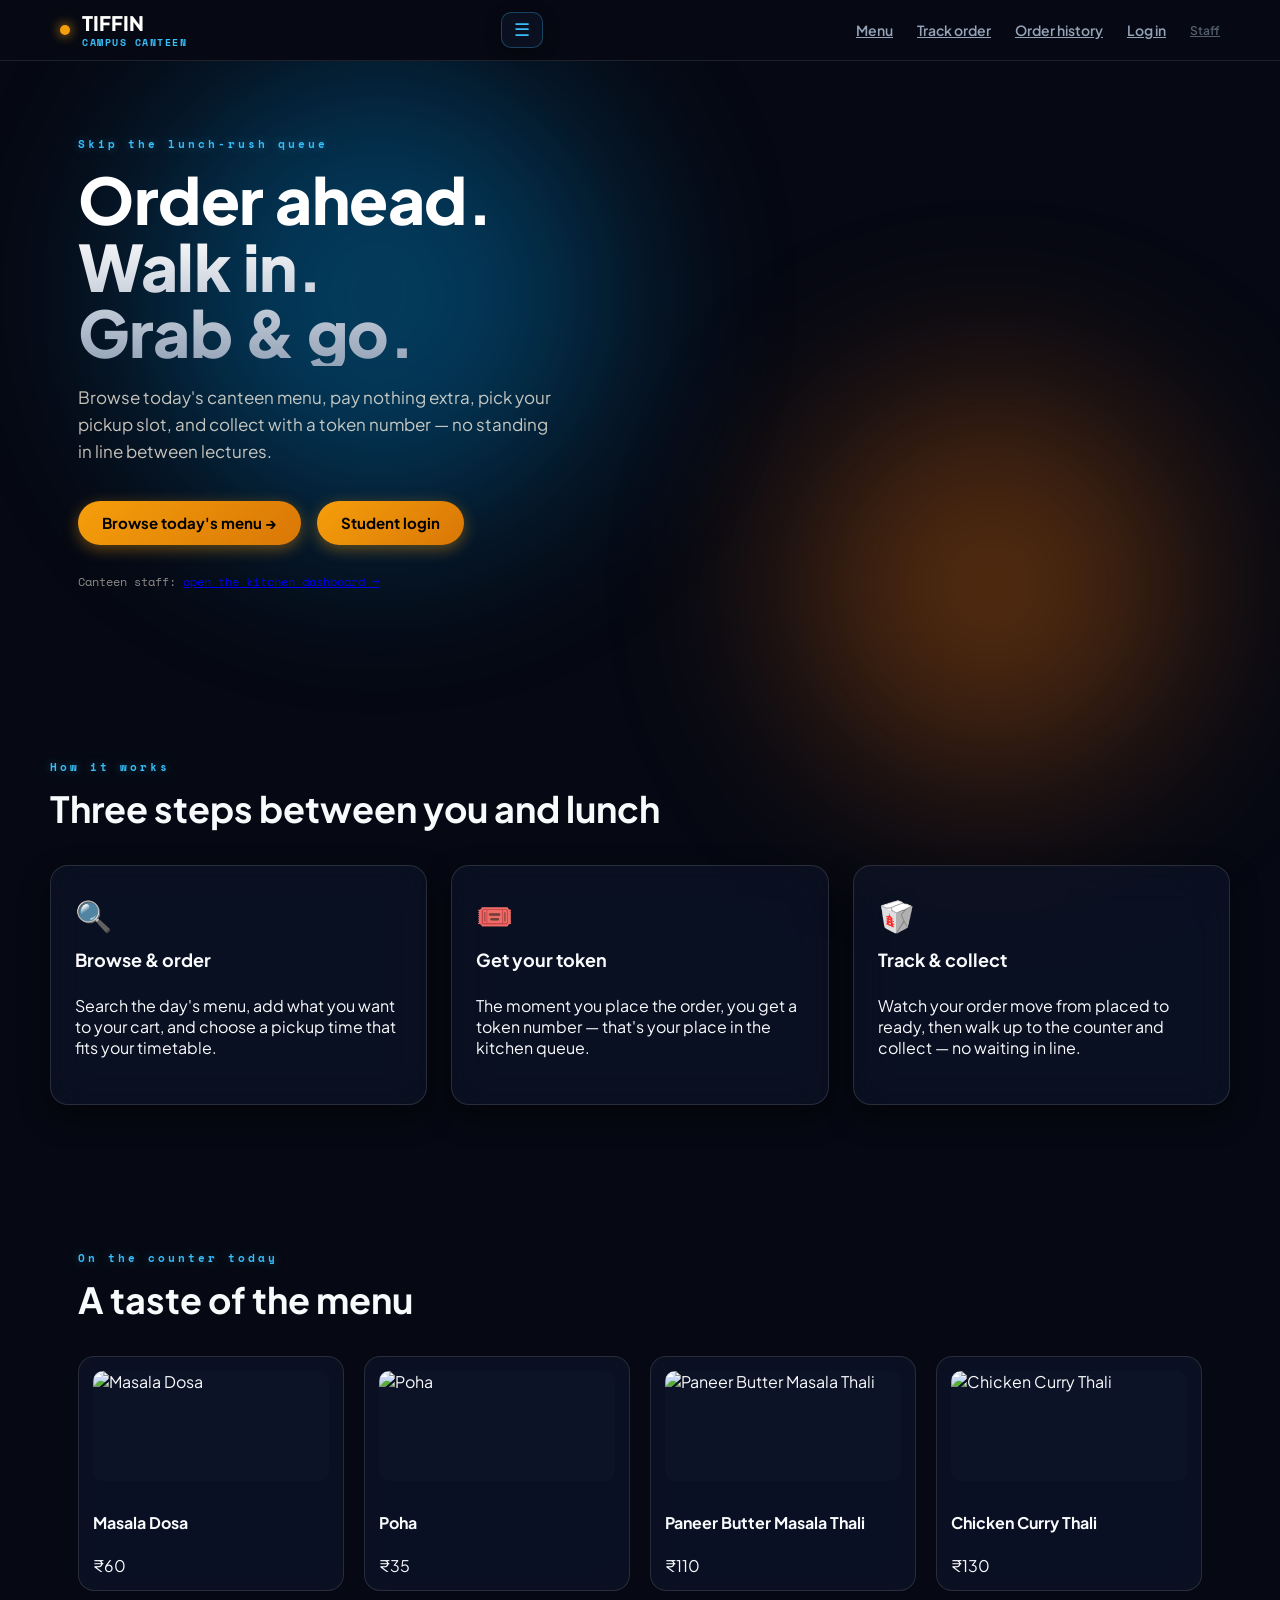
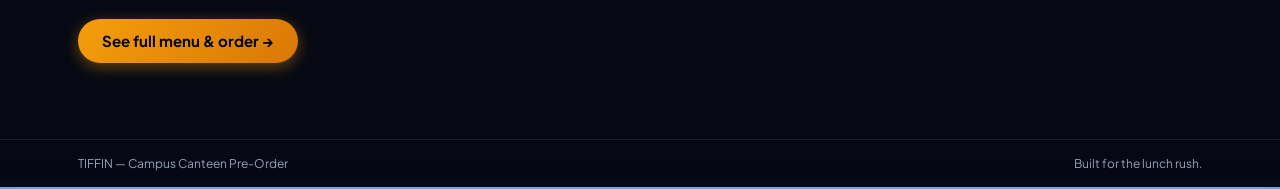
==== commit c71e6406: "Update code files" ====
--- a/index.html
+++ b/index.html
@@ -22,7 +22,7 @@
 <link rel="apple-touch-icon" sizes="192x192" href="/icon-192.png">
 <link rel="apple-touch-icon" sizes="512x512" href="/icon-512.png">
 <title>TIFFIN — Campus Canteen, Pre-Ordered</title>
-<link rel="stylesheet" href="style.css">
+<link rel="stylesheet" href="style.css?v=2">
 </head>
 <body>
 
@@ -100,7 +100,7 @@
 </footer>
 
 <div id="toast"></div>
-<script src="app.js"></script>
+<script src="app.js?v=2"></script>
 <style>
   .hero{ padding:64px 0 76px; }
   .hero-inner{ display:grid; grid-template-columns:1.15fr 0.85fr; gap:56px; align-items:center; }
@@ -263,10 +263,21 @@
 <script src="https://www.gstatic.com/firebasejs/10.8.0/firebase-firestore-compat.js"></script>
 <script>
   if ('serviceWorker' in navigator) {
+    let refreshing = false;
+
+    // Detect when the new service worker takes over and refresh the app
+    navigator.serviceWorker.addEventListener('controllerchange', () => {
+      if (!refreshing) {
+        refreshing = true;
+        window.location.reload();
+      }
+    });
+
     window.addEventListener('load', () => {
-      navigator.serviceWorker.register('/sw.js')
-        .then(reg => console.log('SW registered:', reg))
-        .catch(err => console.error('SW registration failed:', err));
+      navigator.serviceWorker.register('/sw.js').then((reg) => {
+        // Check for updates on every app launch
+        reg.update();
+      });
     });
   }
 </script>
--- a/style.css
+++ b/style.css
@@ -22,7 +22,7 @@
 * { box-sizing: border-box; }
 html { scroll-behavior: smooth; }
 
-/* 1. Ambient Background Glowing Meshes (Crucial for Glass Effect) */
+/* 1. Ambient Background Glowing Meshes */
 body {
   margin: 0;
   font-family: var(--body);
@@ -217,11 +217,10 @@
   border: 1px solid var(--ice-cyan);
   box-shadow: 0 10px 30px rgba(0,0,0,0.8), 0 0 15px rgba(56, 189, 248, 0.3);
 }
+
 /* ============================================================
    Custom Styled Select & Dark Dropdown Options
    ============================================================ */
-
-/* 1. Style the Select input field */
 .search-row select,
 .field select {
   appearance: none;
@@ -234,8 +233,6 @@
   padding: 14px 40px 14px 18px !important;
   font-weight: 600;
   cursor: pointer;
-  
-  /* Custom SVG Chevron Arrow */
   background-image: url("data:image/svg+xml,%3Csvg xmlns='http://www.w3.org/2000/svg' width='16' height='16' viewBox='0 0 24 24' fill='none' stroke='%2338BDF8' stroke-width='2.5' stroke-linecap='round' stroke-linejoin='round'%3E%3Cpolyline points='6 9 12 15 18 9'%3E%3C/polyline%3E%3C/svg%3E") !important;
   background-repeat: no-repeat !important;
   background-position: right 14px center !important;
@@ -247,7 +244,6 @@
   box-shadow: 0 0 15px rgba(56, 189, 248, 0.25) !important;
 }
 
-/* 2. Style the expanded dropdown list options */
 .search-row select option,
 .field select option {
   background-color: #0B1120 !important;
@@ -261,6 +257,7 @@
   background-color: #0284C7 !important;
   color: #FFFFFF !important;
 }
+
 /* ============================================================
    Custom Nordic Frost Glassmorphic Dropdown
    ============================================================ */
@@ -270,7 +267,6 @@
   z-index: 100;
 }
 
-/* Glass Trigger Button */
 .glass-select-trigger {
   width: 100%;
   display: flex;
@@ -306,18 +302,17 @@
   transform: rotate(180deg);
 }
 
-/* Frosted Dropdown Popup List */
 .glass-dropdown-menu {
   position: absolute;
   top: calc(100% + 8px);
   left: 0;
   right: 0;
-  background: rgba(11, 17, 32, 0.72) !important;
+  background: rgba(11, 17, 32, 0.95) !important;
   backdrop-filter: blur(24px) saturate(200%) !important;
   -webkit-backdrop-filter: blur(24px) saturate(200%) !important;
   border: 1px solid rgba(56, 189, 248, 0.3) !important;
   border-radius: 14px !important;
-  box-shadow: 0 16px 40px rgba(0, 0, 0, 0.6), inset 0 0 15px rgba(56, 189, 248, 0.08) !important;
+  box-shadow: 0 16px 40px rgba(0, 0, 0, 0.8), inset 0 0 15px rgba(56, 189, 248, 0.08) !important;
   padding: 6px;
   display: flex;
   flex-direction: column;
@@ -326,6 +321,7 @@
   transform: translateY(-8px) scale(0.97);
   pointer-events: none;
   transition: opacity 0.2s ease, transform 0.2s ease;
+  z-index: 9999 !important;
 }
 
 .glass-select-wrapper.open .glass-dropdown-menu {
@@ -334,7 +330,6 @@
   pointer-events: auto;
 }
 
-/* Dropdown Option Items */
 .glass-option {
   padding: 10px 14px;
   border-radius: 9px;
@@ -359,112 +354,26 @@
   color: #38BDF8;
   font-weight: 700;
 }
-/* ============================================================
-   Compact Multi-Column Glass Cards Grid
-   ============================================================ */
-
-/* 1. Responsive compact grid (auto-fits 3-4 cards per row) */
-.menu-grid {
+
+/* ============================================================
+   Multi-Column Food Cards Grid
+   ============================================================ */
+.menu-grid,
+#menuGrid {
   display: grid !important;
-  grid-template-columns: repeat(auto-fill, minmax(220px, 1fr)) !important;
+  grid-template-columns: repeat(auto-fill, minmax(240px, 1fr)) !important;
   gap: 16px !important;
-}
-
-/* 2. Compact box shape & tight padding */
+  width: 100% !important;
+}
+
 .food-card {
-  padding: 16px !important;
-  display: flex !important;
-  flex-direction: column !important;
-  justify-content: space-between !important;
-  min-height: 200px !important;
-  border-radius: 14px !important;
-}
-
-/* 3. Smaller top header with icon & veg tag */
-.food-top {
-  display: flex !important;
-  align-items: center !important;
-  justify-content: space-between !important;
-  margin-bottom: 8px !important;
-}
-
-.food-emoji {
-  font-size: 26px !important;
-  line-height: 1 !important;
-}
-
-/* 4. Compact title & description */
-.food-name {
-  font-size: 15px !important;
-  font-weight: 700 !important;
-  margin: 0 0 4px 0 !important;
-  color: #FFFFFF !important;
-}
-
-.food-desc {
-  font-size: 12px !important;
-  line-height: 1.4 !important;
-  color: #94A3B8 !important;
-  display: -webkit-box !important;
-  -webkit-line-clamp: 2; /* limits description to 2 lines */
-  -webkit-box-orient: vertical;
-  overflow: hidden;
-  margin-bottom: 12px !important;
-}
-
-/* 5. Bottom price & action button */
-.food-bottom {
-  display: flex !important;
-  align-items: center !important;
-  justify-content: space-between !important;
-  margin-top: auto !important;
-  padding-top: 8px !important;
-  border-top: 1px solid rgba(255, 255, 255, 0.08) !important;
-}
-
-.food-price {
-  font-size: 15px !important;
-  font-weight: 800 !important;
-}
-
-.food-bottom .btn-sm {
-  padding: 6px 12px !important;
-  font-size: 12px !important;
-  border-radius: 8px !important;
-}
-
-/* 6. Quantity selector for compact cards */
-.food-card .qty-row {
-  display: flex !important;
-  align-items: center !important;
-  gap: 6px !important;
-}
-
-.food-card .qty-btn {
-  width: 26px !important;
-  height: 26px !important;
-  padding: 0 !important;
-  font-size: 13px !important;
-  display: flex !important;
-  align-items: center !important;
-  justify-content: center !important;
-}
-
-.food-card .qty-val {
-  font-size: 13px !important;
-  min-width: 14px !important;
-  text-align: center !important;
-}
-/* ============================================================
-   Image-First Glassmorphic Food Card Styling
-   ============================================================ */
-.food-card {
-  padding: 10px !important;
+  padding: 12px !important;
   display: flex !important;
   flex-direction: column !important;
   overflow: hidden !important;
-  gap: 10px !important;
+  gap: 8px !important;
   border-radius: 16px !important;
+  width: 100% !important;
 }
 
 .food-img-wrap {
@@ -530,42 +439,62 @@
   -webkit-box-orient: vertical;
   overflow: hidden;
 }
-/* Fix Dropdown Stacking Context Overlap */
-.menu-hero {
-  position: relative !important;
-  z-index: 100 !important;
-}
-
-.search-row {
-  position: relative !important;
-  z-index: 110 !important;
-}
-
-.glass-select-wrapper {
-  position: relative !important;
-  z-index: 120 !important;
-}
-
-
-.glass-dropdown-menu {
-  z-index: 9999 !important;
-}
-
-.menu-main {
-  position: relative !important;
-  z-index: 1 !important;
-}
-/* ============================================================
-   Navbar Brand & Glass Hamburger Fix
-   ============================================================ */
-
-/* 1. Stack and properly align Brand Title & Subtitle */
+
+.food-bottom {
+  display: flex !important;
+  align-items: center !important;
+  justify-content: space-between !important;
+  margin-top: auto !important;
+  padding-top: 8px !important;
+  border-top: 1px solid rgba(255, 255, 255, 0.08) !important;
+}
+
+.food-price {
+  font-size: 15px !important;
+  font-weight: 800 !important;
+}
+
+.food-card .qty-row {
+  display: flex !important;
+  align-items: center !important;
+  gap: 6px !important;
+}
+
+.food-card .qty-btn {
+  width: 26px !important;
+  height: 26px !important;
+  padding: 0 !important;
+  font-size: 13px !important;
+  display: flex !important;
+  align-items: center !important;
+  justify-content: center !important;
+}
+
+.food-card .qty-val {
+  font-size: 13px !important;
+  min-width: 14px !important;
+  text-align: center !important;
+}
+
+/* ============================================================
+   Navbar Brand & Glass Hamburger
+   ============================================================ */
 .brand {
   display: flex !important;
   align-items: center !important;
-  gap: 10px !important;
+  gap: 12px !important;
   text-decoration: none !important;
   color: #FFFFFF !important;
+}
+
+.brand-logo-img {
+  width: 38px !important;
+  height: 38px !important;
+  border-radius: 50% !important;
+  object-fit: cover !important;
+  border: 2px solid #F59E0B !important;
+  box-shadow: 0 0 14px rgba(245, 158, 11, 0.45), 0 0 4px #38BDF8 !important;
+  flex-shrink: 0 !important;
 }
 
 .brand div {
@@ -580,19 +509,18 @@
   font-family: var(--mono) !important;
   font-size: 9.5px !important;
   letter-spacing: 1.5px !important;
-  color: #38BDF8 !important; /* Nordic Cyan */
+  color: #38BDF8 !important;
   font-weight: 700 !important;
   text-transform: uppercase !important;
   margin-top: 3px !important;
 }
 
-/* 2. Glassmorphic Hamburger Toggle Button */
 .nav-toggle {
   background: rgba(15, 23, 42, 0.6) !important;
   backdrop-filter: blur(12px) !important;
   -webkit-backdrop-filter: blur(12px) !important;
   border: 1px solid rgba(56, 189, 248, 0.3) !important;
-  color: #38BDF8 !important; /* Bright cyan icon */
+  color: #38BDF8 !important;
   border-radius: 10px !important;
   padding: 8px 12px !important;
   font-size: 18px !important;
@@ -608,55 +536,79 @@
   box-shadow: 0 0 12px rgba(56, 189, 248, 0.3) !important;
   color: #FFFFFF !important;
 }
-/* ============================================================
-   Empty State & Action Button Layout Fix
-   ============================================================ */
-
-/* 1. Spacious, centered glass container */
-.empty-state {
-  display: flex !important;
-  flex-direction: column !important;
+
+/* ============================================================
+   Mobile Navigation Drawer & Overlay Fix
+   ============================================================ */
+#nav-root {
+  position: sticky !important;
+  top: 0 !important;
+  z-index: 99999 !important;
+  width: 100% !important;
+}
+
+.nav {
+  position: relative !important;
+  width: 100% !important;
+  background: #060913 !important;
+  border-bottom: 1px solid rgba(255, 255, 255, 0.1) !important;
+  z-index: 99999 !important;
+}
+
+.nav-inner {
+  display: flex !important;
+  justify-content: space-between !important;
   align-items: center !important;
-  justify-content: center !important;
-  text-align: center !important;
-  padding: 48px 24px !important;
-  width: 100% !important;
-  min-height: 220px !important;
-}
-
-/* 2. Heading typography */
-.empty-state .big {
-  font-family: var(--display) !important;
-  font-size: 22px !important;
-  font-weight: 700 !important;
-  color: #FFFFFF !important;
-  margin-bottom: 8px !important;
-}
-
-/* 3. Subtitle text */
-.empty-state p {
-  color: #94A3B8 !important;
-  font-size: 14px !important;
-  margin: 0 0 20px 0 !important;
-  max-width: 400px !important;
-}
-
-/* 4. Button alignment & padding */
-.empty-state .btn,
-.empty-state a.btn {
-  display: inline-flex !important;
-  align-items: center !important;
-  justify-content: center !important;
-  padding: 10px 22px !important;
-  height: auto !important;
-  line-height: 1.4 !important;
-  text-decoration: none !important;
-  white-space: nowrap !important;
-  overflow: visible !important;
-  margin-top: 6px !important;
-}
-/* ============================================================
-   Fix: Allow Empty State to Hide When Search Has Results
+  padding: 12px 20px !important;
+  max-width: 1200px !important;
+  margin: 0 auto !important;
+  position: relative !important;
+}
+
+@media (max-width: 768px) {
+  .nav-links {
+    display: none !important;
+    position: absolute !important;
+    top: 100% !important;
+    left: 0 !important;
+    width: 100% !important;
+    background: #0d1322 !important;
+    border-bottom: 2px solid rgba(56, 189, 248, 0.3) !important;
+    box-shadow: 0 15px 35px rgba(0, 0, 0, 0.9) !important;
+    padding: 18px 24px !important;
+    flex-direction: column !important;
+    gap: 14px !important;
+    z-index: 999999 !important;
+  }
+
+  .nav-links.open,
+  .nav-links.active {
+    display: flex !important;
+  }
+
+  .nav-links a,
+  .nav-links button {
+    display: flex !important;
+    align-items: center !important;
+    font-size: 16px !important;
+    font-weight: 600 !important;
+    color: #FBF4E4 !important;
+    background: rgba(255, 255, 255, 0.06) !important;
+    padding: 12px 16px !important;
+    border-radius: 10px !important;
+    border: 1px solid rgba(255, 255, 255, 0.08) !important;
+    text-decoration: none !important;
+  }
+
+  .nav-links a:active {
+    background: rgba(56, 189, 248, 0.2) !important;
+    border-color: #38BDF8 !important;
+    color: #38BDF8 !important;
+  }
+}
+
+/* ============================================================
+   Empty State Fix
    ============================================================ */
 .empty-state {
   display: flex;
@@ -669,413 +621,11 @@
   min-height: 220px;
 }
 
-/* Ensure JS display:none always takes priority when hidden */
 .empty-state[style*="display: none"],
 .empty-state[style*="display:none"] {
   display: none !important;
 }
-/* ============================================================
-   Mobile Navigation Drawer & Toggle Fix
-   ============================================================ */
-@media (max-width: 780px) {
-  .nav-toggle {
-    display: flex !important;
-    align-items: center !important;
-    justify-content: center !important;
-    z-index: 1000 !important;
-  }
-
-  .nav-links {
-    position: fixed !important;
-    top: 64px !important;
-    left: 0 !important;
-    right: 0 !important;
-    bottom: auto !important;
-    background: rgba(6, 9, 19, 0.95) !important;
-    backdrop-filter: blur(25px) saturate(180%) !important;
-    -webkit-backdrop-filter: blur(25px) saturate(180%) !important;
-    border-bottom: 1px solid rgba(56, 189, 248, 0.25) !important;
-    box-shadow: 0 20px 40px rgba(0, 0, 0, 0.8) !important;
-    flex-direction: column !important;
-    align-items: flex-start !important;
-    padding: 24px 28px !important;
-    gap: 18px !important;
-    z-index: 9999 !important;
-    transform: translateY(-15px) !important;
-    opacity: 0 !important;
-    pointer-events: none !important;
-    transition: opacity 0.25s ease, transform 0.25s ease !important;
-  }
-
-  .nav-links.open {
-    transform: translateY(0) !important;
-    opacity: 1 !important;
-    pointer-events: auto !important;
-  }
-
-  .nav-links a {
-    font-size: 16px !important;
-    width: 100% !important;
-    color: #F8FAFC !important;
-  }
-}
-/* ============================================================
-   Auth Page Layout & Glassmorphism Fix (login.html)
-   ============================================================ */
-
-/* 1. Push footer to bottom of viewport */
-body {
-  display: flex !important;
-  flex-direction: column !important;
-  min-height: 100vh !important;
-}
-
-main.auth-wrap {
-  flex: 1 !important;
-  display: flex !important;
-  align-items: center !important;
-  justify-content: center !important;
-  padding: 60px 0 !important;
-}
-
-.auth-grid {
-  display: grid !important;
-  grid-template-columns: 1.2fr 0.8fr !important;
-  gap: 36px !important;
-  align-items: start !important;
-  width: 100% !important;
-}
-
-/* 2. Glass Auth Panel Container */
-.auth-panel {
-  background: rgba(15, 23, 42, 0.6) !important;
-  backdrop-filter: blur(20px) saturate(180%) !important;
-  -webkit-backdrop-filter: blur(20px) saturate(180%) !important;
-  border: 1px solid rgba(255, 255, 255, 0.12) !important;
-  border-radius: 20px !important;
-  padding: 36px !important;
-  box-shadow: 0 20px 45px rgba(0, 0, 0, 0.6) !important;
-}
-
-/* 3. Glassmorphic Tabs (Log in / Create account) */
-.auth-tabs {
-  display: flex !important;
-  gap: 8px !important;
-  background: rgba(6, 9, 19, 0.6) !important;
-  border: 1px solid rgba(255, 255, 255, 0.1) !important;
-  border-radius: 12px !important;
-  padding: 5px !important;
-  margin-bottom: 28px !important;
-}
-
-.auth-tab {
-  flex: 1 !important;
-  border: none !important;
-  background: transparent !important;
-  padding: 12px !important;
-  border-radius: 9px !important;
-  font-weight: 700 !important;
-  font-size: 14px !important;
-  color: #94A3B8 !important;
-  cursor: pointer !important;
-  transition: all 0.2s ease !important;
-  box-shadow: none !important;
-}
-
-.auth-tab.active {
-  background: rgba(56, 189, 248, 0.2) !important;
-  color: #FFFFFF !important;
-  border: 1px solid rgba(56, 189, 248, 0.4) !important;
-  box-shadow: 0 0 15px rgba(56, 189, 248, 0.25) !important;
-}
-
-/* 4. Form Fields & Input Spacing */
-.auth-form .field {
-  margin-bottom: 20px !important;
-}
-
-.auth-form .field label {
-  display: block !important;
-  font-size: 12px !important;
-  font-weight: 700 !important;
-  text-transform: uppercase !important;
-  letter-spacing: 1.5px !important;
-  color: #38BDF8 !important;
-  margin-bottom: 8px !important;
-}
-
-.auth-form .field input {
-  width: 100% !important;
-  padding: 14px 16px !important;
-  background: rgba(11, 17, 32, 0.7) !important;
-  border: 1px solid rgba(255, 255, 255, 0.14) !important;
-  border-radius: 12px !important;
-  color: #FFFFFF !important;
-  font-size: 15px !important;
-}
-
-.auth-form .field input:focus {
-  border-color: #38BDF8 !important;
-  box-shadow: 0 0 15px rgba(56, 189, 248, 0.3) !important;
-}
-
-.auth-form .btn-turmeric {
-  margin-top: 10px !important;
-  padding: 14px !important;
-  font-size: 15px !important;
-}
-
-.auth-form .small-note {
-  font-size: 12px !important;
-  color: #94A3B8 !important;
-  margin-top: 18px !important;
-  text-align: center !important;
-}
-
-/* 5. Footer Positioning Fix */
-.foot {
-  margin-top: auto !important;
-  width: 100% !important;
-  border-top: 1px solid rgba(255, 255, 255, 0.08) !important;
-  background: rgba(6, 9, 19, 0.8) !important;
-}
-
-@media (max-width: 860px) {
-  .auth-grid {
-    grid-template-columns: 1fr !important;
-  }
-}
-/* ============================================================
-   Single-Column Centered Auth Card (login.html)
-   ============================================================ */
-.auth-grid {
-  display: flex !important;
-  justify-content: center !important;
-  align-items: center !important;
-  width: 100% !important;
-  max-width: 440px !important;
-  margin: 0 auto !important;
-}
-
-.auth-panel {
-  width: 100% !important;
-  max-width: 440px !important;
-}
-/* ============================================================
-   Navbar Brand & Hamburger Spacing Adjustment
-   ============================================================ */
-.nav-inner {
-  max-width: 1080px !important;
-  padding: 12px 20px !important;
-  display: flex !important;
-  align-items: center !important;
-  justify-content: space-between !important;
-}
-
-@media (max-width: 780px) {
-  .nav-inner {
-    padding: 10px 16px !important;
-    gap: 16px !important;
-  }
-
-  .brand {
-    gap: 8px !important;
-    font-size: 18px !important;
-  }
-
-  .brand .dot {
-    width: 8px !important;
-    height: 8px !important;
-  }
-
-  .nav-toggle {
-    padding: 6px 10px !important;
-    font-size: 16px !important;
-  }
-}
-/* ============================================================
-   Auth Submit Buttons Centering & Full Width Fix
-   ============================================================ */
-.auth-form {
-  display: flex !important;
-  flex-direction: column !important;
-  width: 100% !important;
-}
-
-.auth-form .btn,
-.auth-form .btn-turmeric,
-.auth-form button[type="submit"] {
-  width: 100% !important;
-  display: flex !important;
-  justify-content: center !important;
-  align-items: center !important;
-  text-align: center !important;
-  margin: 14px 0 0 0 !important;
-  padding: 14px 20px !important;
-  font-size: 15px !important;
-  border-radius: 12px !important;
-}
-/* ============================================================
-   Fix: Auth Form Tab Toggling (Prevent Dual-Form Visibility)
-   ============================================================ */
-
-/* Ensure hidden form is completely suppressed */
-.auth-form[style*="display: none"],
-.auth-form[style*="display:none"],
-#registerForm[style*="display: none"],
-#registerForm[style*="display:none"],
-#loginForm[style*="display: none"],
-#loginForm[style*="display:none"] {
-  display: none !important;
-}
-
-/* Ensure active form uses flex layout */
-.auth-form:not([style*="display: none"]):not([style*="display:none"]) {
-  display: flex !important;
-  flex-direction: column !important;
-  width: 100% !important;
-}
-.auth-form .auth-divider {
-  margin: 18px 0 14px 0 !important;
-}
-
-.auth-form .btn-google {
-  margin-bottom: 0 !important;
-}
-/* ============================================================
-   Centered Divider & Visible Curved Google Auth Button
-   ============================================================ */
-
-/* 1. Perfect Centering for the Divider */
-.auth-divider {
-  display: flex !important;
-  align-items: center !important;
-  justify-content: center !important;
-  text-align: center !important;
-  width: 100% !important;
-  margin: 20px 0 16px 0 !important;
-  color: #94A3B8 !important;
-  font-size: 12px !important;
-  font-weight: 600 !important;
-  text-transform: uppercase !important;
-  letter-spacing: 1.2px !important;
-}
-
-.auth-divider::before,
-.auth-divider::after {
-  content: "" !important;
-  flex: 1 !important;
-  border-bottom: 1px solid rgba(255, 255, 255, 0.15) !important;
-}
-
-.auth-divider span {
-  padding: 0 14px !important;
-  white-space: nowrap !important;
-}
-
-/* 2. High-Visibility Curved Google Button */
-.btn-google {
-  display: flex !important;
-  align-items: center !important;
-  justify-content: center !important;
-  gap: 12px !important;
-  width: 100% !important;
-  padding: 13px 20px !important;
-  background: rgba(15, 23, 42, 0.85) !important;
-  border: 1.5px solid rgba(56, 189, 248, 0.4) !important; /* Glowing cyan curved outline */
-  border-radius: 14px !important; /* Smooth curved pill box */
-  color: #FFFFFF !important;
-  font-size: 14.5px !important;
-  font-weight: 700 !important;
-  cursor: pointer !important;
-  box-shadow: 0 4px 18px rgba(0, 0, 0, 0.5), inset 0 1px 1px rgba(255, 255, 255, 0.1) !important;
-  transition: all 0.25s ease !important;
-}
-
-.btn-google svg {
-  flex-shrink: 0 !important;
-}
-
-.btn-google:hover {
-  background: rgba(30, 41, 59, 0.95) !important;
-  border-color: #38BDF8 !important;
-  box-shadow: 0 0 20px rgba(56, 189, 248, 0.35) !important;
-  transform: translateY(-2px) !important;
-}
-/* ============================================================
-   Navbar Brand Image, Divider & Auth Layout
-   ============================================================ */
-
-/* 1. Real Photo Circular Logo with Glowing Ring */
-.brand {
-  display: flex !important;
-  align-items: center !important;
-  gap: 12px !important;
-  text-decoration: none !important;
-  color: #FFFFFF !important;
-}
-
-.brand-logo-img {
-  width: 38px !important;
-  height: 38px !important;
-  border-radius: 50% !important;
-  object-fit: cover !important;
-  border: 2px solid #F59E0B !important;
-  box-shadow: 0 0 14px rgba(245, 158, 11, 0.45), 0 0 4px #38BDF8 !important;
-  flex-shrink: 0 !important;
-}
-
-/* 2. Google Auth Button & Centered Divider */
-.auth-divider {
-  display: flex !important;
-  align-items: center !important;
-  justify-content: center !important;
-  text-align: center !important;
-  width: 100% !important;
-  margin: 18px 0 14px 0 !important;
-  color: #94A3B8 !important;
-  font-size: 12px !important;
-  font-weight: 600 !important;
-  text-transform: uppercase !important;
-  letter-spacing: 1.2px !important;
-}
-
-.auth-divider::before,
-.auth-divider::after {
-  content: "" !important;
-  flex: 1 !important;
-  border-bottom: 1px solid rgba(255, 255, 255, 0.15) !important;
-}
-
-.auth-divider span {
-  padding: 0 12px !important;
-  white-space: nowrap !important;
-}
-
-.btn-google {
-  display: flex !important;
-  align-items: center !important;
-  justify-content: center !important;
-  gap: 12px !important;
-  width: 100% !important;
-  padding: 13px 20px !important;
-  background: rgba(15, 23, 42, 0.85) !important;
-  border: 1.5px solid rgba(56, 189, 248, 0.4) !important;
-  border-radius: 14px !important;
-  color: #FFFFFF !important;
-  font-size: 14.5px !important;
-  font-weight: 700 !important;
-  cursor: pointer !important;
-  box-shadow: 0 4px 18px rgba(0, 0, 0, 0.5) !important;
-  transition: all 0.25s ease !important;
-}
-
-.btn-google:hover {
-  background: rgba(30, 41, 59, 0.95) !important;
-  border-color: #38BDF8 !important;
-  box-shadow: 0 0 20px rgba(56, 189, 248, 0.35) !important;
-  transform: translateY(-2px) !important;
-}
+
 /* ============================================================
    Cart Pickup Time Slot Buttons Fix
    ============================================================ */
@@ -1086,7 +636,6 @@
   margin-top: 10px !important;
 }
 
-/* Default state for time buttons */
 .slot-btn {
   background: rgba(15, 23, 42, 0.75) !important;
   border: 1px solid rgba(255, 255, 255, 0.14) !important;
@@ -1107,11 +656,10 @@
   color: #FFFFFF !important;
 }
 
-/* Selected/Active time slot button */
 .slot-btn.active {
-  background: #F59E0B !important; /* Honey/Amber glow */
+  background: #F59E0B !important;
   border-color: #F59E0B !important;
-  color: #060913 !important; /* Dark legible text on amber */
+  color: #060913 !important;
   font-weight: 800 !important;
   box-shadow: 0 0 16px rgba(245, 158, 11, 0.45) !important;
 }
@@ -1121,71 +669,10 @@
   cursor: not-allowed !important;
   text-decoration: line-through !important;
 }
-/* ============================================================
-   Universal Multi-Column Grid Fix
-   ============================================================ */
-/* Target all possible menu container wrappers */
-.menu-grid,
-.food-grid,
-.menu-list,
-#menuGrid,
-#menuContainer,
-#dishesList,
-main.wrap > .grid {
-  display: grid !important;
-  grid-template-columns: repeat(auto-fill, minmax(250px, 1fr)) !important;
-  gap: 20px !important;
-  width: 100% !important;
-}
-
-/* Ensure individual cards expand to fit the grid column */
-.food-card,
-.dish-card,
-.menu-card,
-.panel.food {
-  width: 100% !important;
-  max-width: 100% !important;
-  margin: 0 !important;
-  display: flex !important;
-  flex-direction: column !important;
-  justify-content: space-between !important;
-}
-/* ============================================================
-   Universal Multi-Column Grid Fix
-   ============================================================ */
-.menu-grid,
-#menuGrid {
-  display: grid !important;
-  grid-template-columns: repeat(3, minmax(0, 1fr)) !important;
-  gap: 20px !important;
-  width: 100% !important;
-}
-
-.food-card {
-  width: 100% !important;
-  max-width: 100% !important;
-  margin: 0 !important;
-}
-
-@media (max-width: 900px) {
-  .menu-grid,
-  #menuGrid {
-    grid-template-columns: repeat(2, minmax(0, 1fr)) !important;
-  }
-}
-
-@media (max-width: 580px) {
-  .menu-grid,
-  #menuGrid {
-    grid-template-columns: repeat(2, minmax(0, 1fr)) !important;
-    gap: 10px !important;
-  }
-}
-/* ============================================================
-   Button Padding, Text Overflow & Feature Card Spacing Fix
-   ============================================================ */
-
-/* 1. Fix Button text touching pill boundaries (Photos 1 & 3) */
+
+/* ============================================================
+   Buttons & Hero Hover Effects
+   ============================================================ */
 .btn,
 .btn-turmeric,
 a.btn,
@@ -1204,9 +691,18 @@
   text-decoration: none !important;
   white-space: nowrap !important;
   box-sizing: border-box !important;
-}
-
-/* Fix button groups/rows */
+  cursor: pointer !important;
+  transition: all 0.25s ease-in-out !important;
+}
+
+a.btn-turmeric:hover,
+.btn-turmeric:hover {
+  transform: translateY(-3px) scale(1.04) !important;
+  background-color: #F59E0B !important;
+  border-color: #FBBF24 !important;
+  box-shadow: 0 0 20px rgba(245, 158, 11, 0.65), 0 8px 20px rgba(0, 0, 0, 0.4) !important;
+}
+
 .hero-cta,
 .cta-row,
 .btn-row {
@@ -1217,329 +713,52 @@
   margin-top: 20px !important;
 }
 
-/* 2. Fix 0 gap between feature cards (Photo 2) */
-.features-grid,
-.steps-grid,
-.feature-list,
-.how-it-works-grid {
+/* ============================================================
+   Step Cards & Teaser Cards Hover Effects
+   ============================================================ */
+.step-grid,
+.steps-grid {
+  display: grid !important;
+  grid-template-columns: repeat(3, minmax(0, 1fr)) !important;
+  gap: 24px !important;
+  width: 100% !important;
+  margin-top: 24px !important;
+}
+
+.step-card,
+.panel.step-card {
+  position: relative !important;
   display: flex !important;
   flex-direction: column !important;
-  gap: 20px !important;
-  margin: 24px 0 !important;
-}
-
-.panel.step-card,
-.panel.feature-card,
-.feature-item,
-.step-item {
-  margin-bottom: 0 !important;
-  padding: 24px !important;
-}
-/* ============================================================
-   Landing Page / How It Works Step Cards Spacing Fix
-   ============================================================ */
-/* Target any direct sequential panels in a section */
-.steps,
-.how-it-works,
-.steps-list,
-.feature-cards,
-section .panel + .panel {
-  margin-top: 24px !important;
-}
-
-/* Force vertical spacing on parent container */
-main > .panel,
-.steps-grid > .panel,
-.how-it-works > .panel {
-  margin-bottom: 24px !important;
-}
-/* ============================================================
-   Admin / Kitchen Dashboard Login Form Layout & Centering Fix
-   ============================================================ */
-/* 1. Ensure the form container is a structured column */
-.admin-login-wrap form,
-.kitchen-login form,
-#adminLoginForm,
-form.admin-form {
-  display: flex !important;
-  flex-direction: column !important;
-  width: 100% !important;
-  margin-top: 20px !important;
-}
-
-/* 2. Fix field rows so labels appear above inputs with full width */
-.admin-login-wrap .field,
-.kitchen-login .field,
-form.admin-form .field,
-#adminLoginForm .field {
-  display: flex !important;
-  flex-direction: column !important;
-  align-items: flex-start !important;
-  width: 100% !important;
-  margin-bottom: 18px !important;
-}
-
-/* 3. Style labels clearly */
-.admin-login-wrap .field label,
-.kitchen-login .field label,
-#adminLoginForm label,
-form.admin-form label {
-  display: block !important;
-  font-size: 12px !important;
-  font-weight: 700 !important;
-  text-transform: uppercase !important;
-  letter-spacing: 1.2px !important;
-  color: var(--ice-cyan, #38BDF8) !important;
-  margin-bottom: 8px !important;
-}
-
-/* 4. Make input boxes span 100% width cleanly */
-.admin-login-wrap .field input,
-.kitchen-login .field input,
-#adminLoginForm input,
-form.admin-form input {
-  width: 100% !important;
-  display: block !important;
-  padding: 13px 16px !important;
-  background: rgba(11, 17, 32, 0.75) !important;
-  border: 1px solid rgba(255, 255, 255, 0.16) !important;
-  border-radius: 12px !important;
-  color: #FFFFFF !important;
-  font-size: 15px !important;
-  box-sizing: border-box !important;
-}
-
-.admin-login-wrap .field input:focus,
-.kitchen-login .field input:focus,
-#adminLoginForm input:focus {
+  padding: 30px 24px !important;
+  border-radius: 18px !important;
+  background: rgba(15, 23, 42, 0.55) !important;
+  border: 1px solid rgba(255, 255, 255, 0.12) !important;
+  box-shadow: 0 12px 30px rgba(0, 0, 0, 0.45) !important;
+  cursor: pointer !important;
+  transition: transform 0.28s ease, border-color 0.28s ease, box-shadow 0.28s ease !important;
+}
+
+.step-card:hover,
+.panel.step-card:hover {
+  transform: translateY(-8px) scale(1.02) !important;
+  background: rgba(15, 23, 42, 0.75) !important;
   border-color: #38BDF8 !important;
-  box-shadow: 0 0 14px rgba(56, 189, 248, 0.3) !important;
-}
-
-/* 5. Center and stretch the Enter Dashboard Button */
-.admin-login-wrap button[type="submit"],
-.kitchen-login button[type="submit"],
-#adminLoginForm button[type="submit"],
-#adminLoginForm .btn {
-  width: 100% !important;
-  display: flex !important;
-  justify-content: center !important;
-  align-items: center !important;
-  text-align: center !important;
-  margin: 10px 0 0 0 !important;
-  padding: 14px 20px !important;
-  font-size: 15px !important;
-  border-radius: 12px !important;
-}
-/* ============================================================
-   Edit Food Item Modal Dialog Layout Fix
-   ============================================================ */
-/* 1. Modal Dialog Container */
-.modal,
-.modal-box,
-dialog,
-.edit-modal {
-  width: 100% !important;
-  max-width: 520px !important;
-  padding: 28px !important;
-  border-radius: 20px !important;
-  background: rgba(15, 23, 42, 0.95) !important;
-  backdrop-filter: blur(25px) !important;
-  -webkit-backdrop-filter: blur(25px) !important;
-  border: 1px solid rgba(56, 189, 248, 0.3) !important;
-  box-shadow: 0 25px 60px rgba(0, 0, 0, 0.8) !important;
-  color: #FFFFFF !important;
-}
-
-/* 2. Modal Form Flex Structure */
-.modal form,
-.modal-box form,
-#editForm,
-#itemForm {
-  display: flex !important;
-  flex-direction: column !important;
-  gap: 16px !important;
-  margin-top: 18px !important;
-}
-
-/* 3. Field Rows & Two-Column Split */
-.modal .form-row,
-.modal-box .form-row {
-  display: grid !important;
-  grid-template-columns: 1fr 1fr !important;
-  gap: 14px !important;
-  width: 100% !important;
-}
-
-.modal .field,
-.modal-box .field {
-  display: flex !important;
-  flex-direction: column !important;
-  align-items: flex-start !important;
-  width: 100% !important;
-  margin-bottom: 0 !important;
-}
-
-/* 4. Labels */
-.modal label,
-.modal-box label {
-  display: block !important;
-  font-size: 12px !important;
-  font-weight: 700 !important;
-  text-transform: uppercase !important;
-  letter-spacing: 1.2px !important;
-  color: #38BDF8 !important; /* Cyan accent */
-  margin-bottom: 6px !important;
-}
-
-/* 5. Inputs & Textarea */
-.modal input,
-.modal select,
-.modal textarea,
-.modal-box input,
-.modal-box select,
-.modal-box textarea {
-  width: 100% !important;
-  display: block !important;
-  padding: 12px 14px !important;
-  background: rgba(6, 9, 19, 0.8) !important;
-  border: 1px solid rgba(255, 255, 255, 0.16) !important;
-  border-radius: 10px !important;
-  color: #FFFFFF !important;
-  font-family: inherit !important;
-  font-size: 14px !important;
-  box-sizing: border-box !important;
-}
-
-.modal textarea,
-.modal-box textarea {
-  min-height: 70px !important;
-  resize: vertical !important;
-}
-
-/* 6. Modal Action Buttons */
-.modal-actions,
-.modal-buttons,
-.modal .btn-row {
-  display: flex !important;
-  justify-content: flex-end !important;
-  align-items: center !important;
-  gap: 12px !important;
-  margin-top: 10px !important;
-}
-
-.modal-actions button,
-.modal-buttons button {
-  min-width: 110px !important;
-  padding: 10px 18px !important;
-  border-radius: 10px !important;
-  font-weight: 700 !important;
-}
-/* ============================================================
-   Fix Label Overlap & Input Inner Text Padding
-   ============================================================ */
-
-/* 1. Force field container to be a vertical stack */
-.field,
-.form-field,
-.modal-field,
-.admin-wrap .field,
-dialog .field {
-  display: flex !important;
-  flex-direction: column !important;
-  align-items: flex-start !important;
-  gap: 8px !important;
-  width: 100% !important;
-  margin-bottom: 16px !important;
-}
-
-/* 2. Position Label on its own row above the input */
-.field label,
-.form-field label,
-.admin-wrap label,
-dialog label {
-  display: block !important;
-  position: static !important;
-  font-size: 12px !important;
-  font-weight: 700 !important;
-  text-transform: uppercase !important;
-  letter-spacing: 1px !important;
-  color: #38BDF8 !important; /* Nordic Cyan */
-  margin: 0 !important;
-}
-
-/* 3. Generous inner padding so text never touches border edges */
-.field input,
-.field textarea,
-.field select,
-.modal input,
-.modal textarea,
-dialog input,
-dialog textarea {
-  width: 100% !important;
-  box-sizing: border-box !important;
-  padding: 12px 18px !important; /* 18px left/right keeps text away from border */
-  font-size: 14px !important;
-  line-height: 1.4 !important;
-  border-radius: 12px !important;
-  color: #FFFFFF !important;
-  background: rgba(11, 17, 32, 0.8) !important;
-  border: 1px solid rgba(255, 255, 255, 0.16) !important;
-}
-/* ============================================================
-   Kitchen / Admin Stats Cards Horizontal Grid Layout Fix
-   ============================================================ */
-.stats-grid,
-.metrics-grid,
-.admin-stats,
-.stats-row,
-#statsGrid,
-.kpi-grid {
-  display: grid !important;
-  grid-template-columns: repeat(4, 1fr) !important;
-  gap: 16px !important;
-  width: 100% !important;
-  margin: 20px 0 !important;
-}
-
-.stat-card,
-.metric-card,
-.stat-box,
-.panel.stat {
-  width: 100% !important;
-  margin: 0 !important;
-  display: flex !important;
-  flex-direction: column !important;
-  justify-content: center !important;
-  padding: 18px 20px !important;
-}
-
-/* Responsive adjustments for tablets and mobile */
-@media (max-width: 900px) {
-  .stats-grid,
-  .metrics-grid,
-  .admin-stats,
-  .stats-row,
-  #statsGrid {
-    grid-template-columns: repeat(2, 1fr) !important;
-  }
-}
-
-@media (max-width: 500px) {
-  .stats-grid,
-  .metrics-grid,
-  .admin-stats,
-  .stats-row,
-  #statsGrid {
+  box-shadow: 0 0 24px rgba(56, 189, 248, 0.4), 0 20px 40px rgba(0, 0, 0, 0.65) !important;
+}
+
+@media (max-width: 860px) {
+  .step-grid,
+  .steps-grid {
     grid-template-columns: 1fr !important;
-  }
-}
-/* ============================================================
-   Homepage Food Background (Higher Visibility / Increased Opacity)
-   ============================================================ */
-body.home-page,
-body:has(.hero-title),
-body:has(.menu-hero) {
+    gap: 16px !important;
+  }
+}
+
+/* ============================================================
+   Homepage Only Background
+   ============================================================ */
+body.home-page {
   background: 
     linear-gradient(
       180deg, 
@@ -1550,157 +769,128 @@
     url("https://images.unsplash.com/photo-1514933651103-005eec06c04b?w=1800&auto=format&fit=crop&q=80") no-repeat center top fixed !important;
   background-size: cover !important;
 }
-/* Direct Button Hover, Scale & Glow Fix */
-a.btn,
-.btn-turmeric,
-.btn-outline {
-  display: inline-block !important;
-  text-decoration: none !important;
-  cursor: pointer !important;
-  transition: all 0.25s ease-in-out !important;
-  transform: scale(1) translateZ(0) !important;
-}
-
-/* 1. Yellow/Turmeric Buttons */
-a.btn-turmeric:hover,
-.btn-turmeric:hover {
-  transform: translateY(-3px) scale(1.06) !important;
-  background-color: #F59E0B !important;
-  border-color: #FBBF24 !important;
-  box-shadow: 0 0 20px rgba(245, 158, 11, 0.65), 
-              0 8px 20px rgba(0, 0, 0, 0.4) !important;
-}
-
-/* 2. Outline / Student Login Button */
-a.btn-outline.on-dark:hover,
-.btn-outline:hover {
-  transform: translateY(-3px) scale(1.06) !important;
-  background: rgba(56, 189, 248, 0.15) !important;
-  border-color: #38BDF8 !important;
-  color: #FFFFFF !important;
-  box-shadow: 0 0 20px rgba(56, 189, 248, 0.5), 
-              0 8px 20px rgba(0, 0, 0, 0.4) !important;
-}
-
-/* 3. Click Active State */
-a.btn:active,
-.btn-turmeric:active,
-.btn-outline:active {
-  transform: translateY(-1px) scale(1.02) !important;
-}
-/* ============================================================
-   Step Cards Hover Lift, Border Glow & 3-Column Layout Fix
-   ============================================================ */
-
-/* 1. Reset Grid to 3 Columns */
-.step-grid,
-.steps-grid,
-.steps .grid {
-  display: grid !important;
-  grid-template-columns: repeat(3, minmax(0, 1fr)) !important;
-  gap: 24px !important;
+
+/* Mobile grid adjustments */
+@media (max-width: 600px) {
+  .menu-grid,
+  #menuGrid {
+    grid-template-columns: repeat(2, 1fr) !important;
+    gap: 10px !important;
+  }
+}
+/* ============================================================
+   Comprehensive Mobile Viewport & Horizontal Overflow Fix
+   ============================================================ */
+
+/* 1. Prevent root & body from expanding past 100vw */
+html, body {
   width: 100% !important;
-  margin-top: 24px !important;
-}
-
-/* 2. Base Step Card Styling & Smooth Transitions */
-.step-card,
-.panel.step-card,
-.steps .panel {
-  position: relative !important;
+  max-width: 100vw !important;
+  overflow-x: hidden !important;
+  position: relative;
+}
+
+/* 2. Contain ambient background glow elements within viewport */
+body::before,
+body::after {
+  max-width: 80vw !important;
+  max-height: 80vw !important;
+  overflow: hidden !important;
+}
+
+/* 3. Adjust mobile container padding and prevent flex overflows */
+@media (max-width: 640px) {
+  .wrap {
+    padding: 0 14px !important;
+    width: 100% !important;
+    max-width: 100% !important;
+    box-sizing: border-box !important;
+  }
+
+  /* Stack Search input and Category dropdown on small screens */
+  .search-row {
+    display: flex !important;
+    flex-direction: column !important;
+    gap: 10px !important;
+    width: 100% !important;
+  }
+
+  .search-row input {
+    width: 100% !important;
+    box-sizing: border-box !important;
+  }
+
+  .glass-select-wrapper {
+    width: 100% !important;
+    min-width: 0 !important;
+  }
+
+  .glass-select-trigger {
+    width: 100% !important;
+    box-sizing: border-box !important;
+  }
+
+  /* Ensure filter chips wrap cleanly */
+  .filter-row {
+    width: 100% !important;
+    display: flex !important;
+    flex-wrap: wrap !important;
+    gap: 8px !important;
+  }
+
+  /* Fit 2-column food grid inside screen width without edge spill */
+  .menu-grid,
+  #menuGrid {
+    grid-template-columns: repeat(2, minmax(0, 1fr)) !important;
+    gap: 10px !important;
+    width: 100% !important;
+    box-sizing: border-box !important;
+  }
+
+  .food-card {
+    min-width: 0 !important;
+    box-sizing: border-box !important;
+  }
+}
+/* ============================================================
+   Global Sticky Footer & Layout Alignment Fix
+   ============================================================ */
+
+/* Force page to fill full viewport height using flex layout */
+html {
+  height: 100% !important;
+}
+
+body {
   display: flex !important;
   flex-direction: column !important;
-  justify-content: flex-start !important;
-  padding: 30px 24px !important;
-  border-radius: 18px !important;
-  background: rgba(15, 23, 42, 0.55) !important;
-  backdrop-filter: blur(20px) saturate(180%) !important;
-  -webkit-backdrop-filter: blur(20px) saturate(180%) !important;
-  border: 1px solid rgba(255, 255, 255, 0.12) !important;
-  box-shadow: 0 12px 30px rgba(0, 0, 0, 0.45) !important;
-  cursor: pointer !important;
-  transition: transform 0.28s cubic-bezier(0.34, 1.56, 0.64, 1),
-              border-color 0.28s ease,
-              box-shadow 0.28s ease,
-              background 0.28s ease !important;
-  will-change: transform, box-shadow !important;
-}
-
-/* 3. Card Hover: Lifts -8px with Bright Cyan & Amber Glow */
-.step-card:hover,
-.panel.step-card:hover,
-.steps .panel:hover {
-  transform: translateY(-8px) scale(1.02) !important;
-  background: rgba(15, 23, 42, 0.75) !important;
-  border-color: #38BDF8 !important; /* Bright Nordic Cyan Border */
-  box-shadow: 0 0 24px rgba(56, 189, 248, 0.4),
-              0 20px 40px rgba(0, 0, 0, 0.65) !important;
-}
-
-/* 4. Glyph animation inside card on hover */
-.step-card:hover .step-glyph {
-  transform: scale(1.18);
-  transition: transform 0.25s ease;
-}
-
-.step-glyph {
-  display: inline-block;
-  font-size: 32px !important;
-  margin-bottom: 16px !important;
-  transition: transform 0.25s ease;
-}
-
-/* 5. Mobile & Tablet Responsiveness */
-@media (max-width: 860px) {
-  .step-grid,
-  .steps-grid,
-  .steps .grid {
-    grid-template-columns: 1fr !important;
-    gap: 16px !important;
-  }
-}
-/* ============================================================
-   Teaser Menu Cards Hover Lift, Glow & Image Zoom Effect
-   ============================================================ */
-
-/* 1. Base Card Transitions */
-.teaser-card,
-.menu-teaser .panel {
-  position: relative !important;
-  cursor: pointer !important;
-  transition: transform 0.28s cubic-bezier(0.34, 1.56, 0.64, 1),
-              border-color 0.28s ease,
-              box-shadow 0.28s ease,
-              background 0.28s ease !important;
-  will-change: transform, box-shadow !important;
-}
-
-/* 2. Image Container & Zoom on Hover */
-.teaser-card div:first-child,
-.teaser-card .teaser-img-wrap {
-  overflow: hidden !important;
-  border-radius: 12px !important;
-}
-
-.teaser-card img {
-  transition: transform 0.35s ease !important;
-  display: block !important;
+  min-height: 100vh !important;
+}
+
+/* Allow main content to grow and push footer to the very bottom */
+main,
+main.wrap,
+.menu-main,
+.auth-wrap {
+  flex: 1 0 auto !important;
+}
+
+/* Fix footer positioning and text separation */
+.foot {
+  flex-shrink: 0 !important;
+  margin-top: auto !important;
   width: 100% !important;
-  height: 100% !important;
-  object-fit: cover !important;
-}
-
-/* 3. Card Hover State: Lift -8px + Cyan/Amber Neon Glow */
-.teaser-card:hover,
-.menu-teaser .panel:hover {
-  transform: translateY(-8px) scale(1.02) !important;
-  background: rgba(15, 23, 42, 0.8) !important;
-  border-color: #38BDF8 !important; /* Nordic Cyan Border */
-  box-shadow: 0 0 24px rgba(56, 189, 248, 0.4),
-              0 20px 40px rgba(0, 0, 0, 0.65) !important;
-}
-
-/* Zoom the food image slightly when card is hovered */
-.teaser-card:hover img {
-  transform: scale(1.08) !important;
+  background: rgba(6, 9, 19, 0.9) !important;
+  border-top: 1px solid rgba(255, 255, 255, 0.08) !important;
+  padding: 16px 0 !important;
+}
+
+.foot .wrap {
+  display: flex !important;
+  justify-content: space-between !important;
+  align-items: center !important;
+  flex-wrap: wrap !important;
+  gap: 8px 16px !important;
+  font-size: 12px !important;
+  color: #94A3B8 !important;
 }
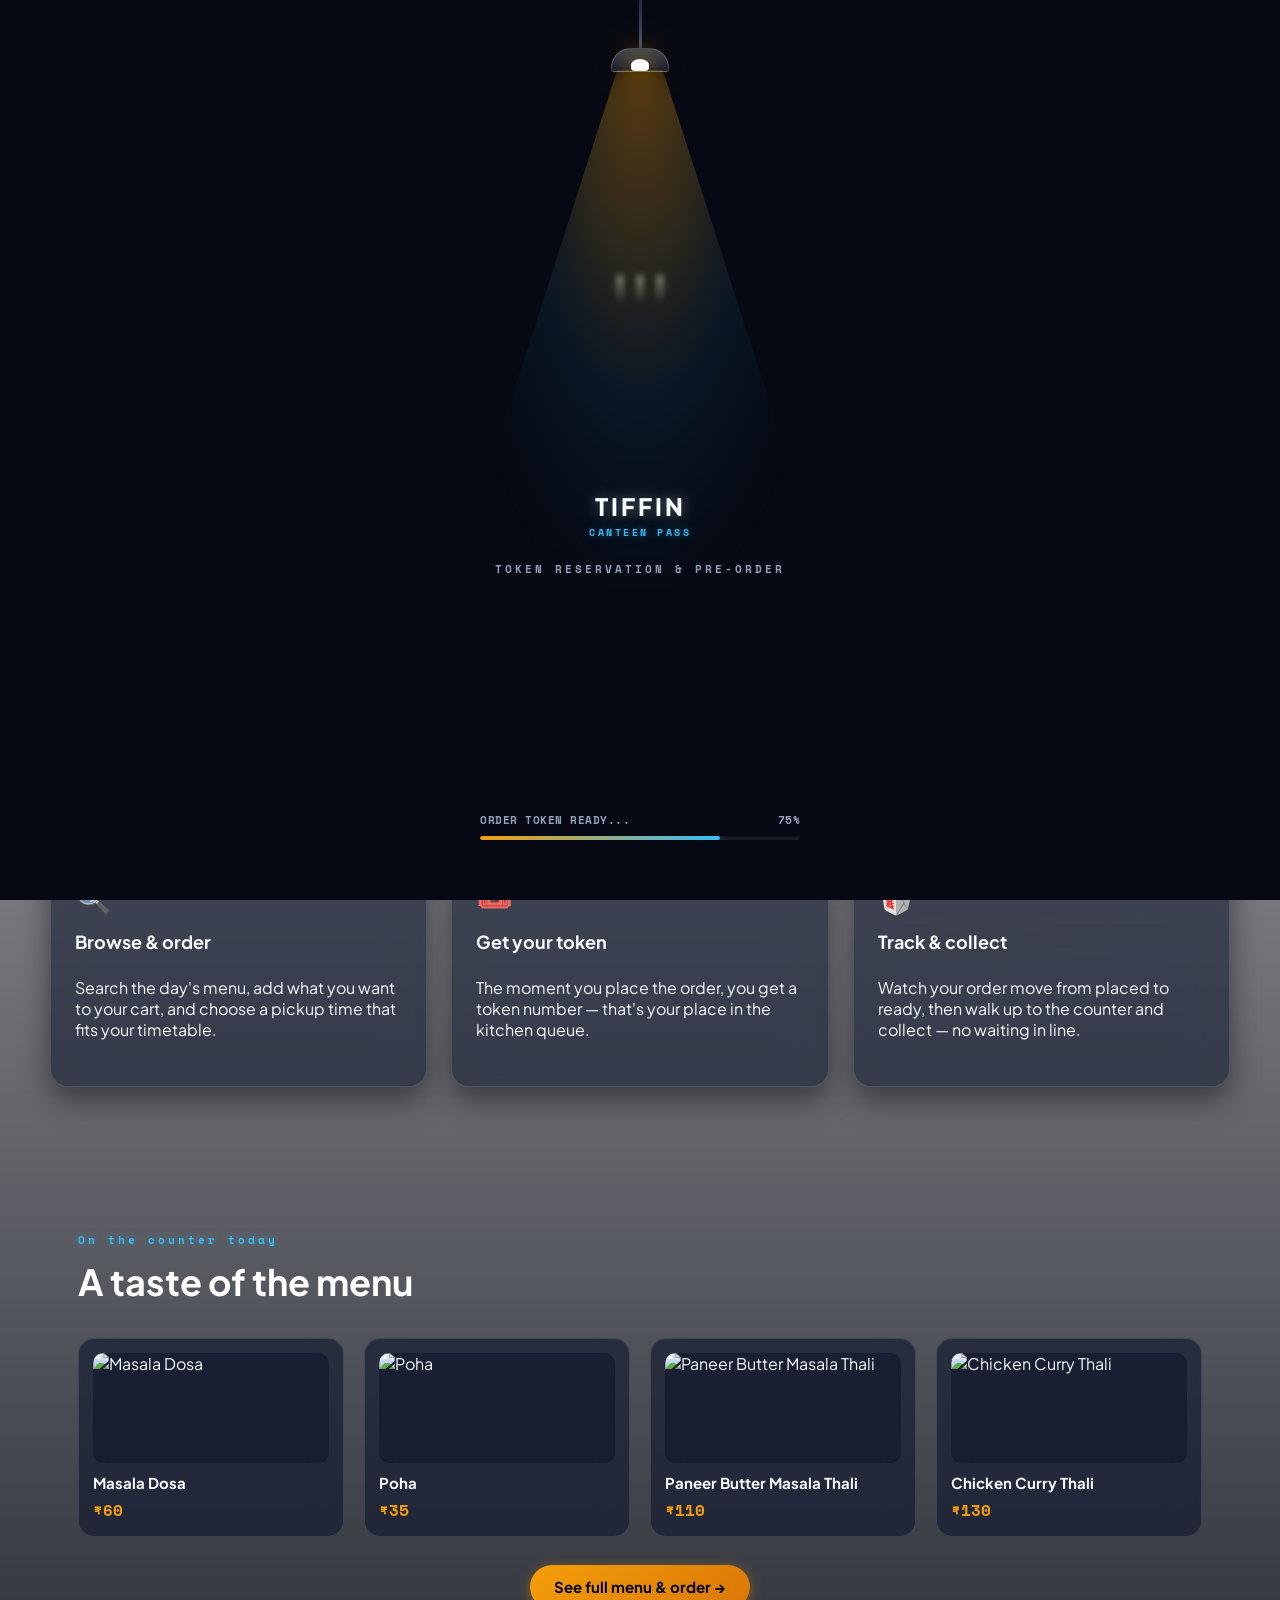
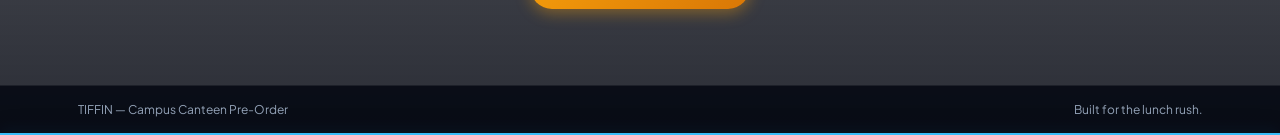
==== commit cd4ecb47: "Update full frontend: 3D burger model, frosted fixed navbar, hanging ticket, and layout cleanups" ====
--- a/index.html
+++ b/index.html
@@ -16,35 +16,185 @@
 <!-- Standard Browser & Android Icons -->
 <link rel="icon" type="image/png" sizes="192x192" href="/icon-192.png">
 <link rel="icon" type="image/png" sizes="512x512" href="/icon-512.png">
-
-<!-- iOS Safari Home Screen Icons -->
 <link rel="apple-touch-icon" href="/icon-192.png">
-<link rel="apple-touch-icon" sizes="192x192" href="/icon-192.png">
-<link rel="apple-touch-icon" sizes="512x512" href="/icon-512.png">
 <title>TIFFIN — Campus Canteen, Pre-Ordered</title>
-<link rel="stylesheet" href="style.css?v=2">
+<link rel="stylesheet" href="style.css?v=999">
+<style>
+  /* 2-Column Hero Grid */
+  .hero { 
+    padding: 48px 0 72px; 
+    width: 100%;
+  }
+  .hero-inner { 
+    display: grid !important; 
+    grid-template-columns: 1.15fr 0.85fr !important; 
+    gap: 48px !important; 
+    align-items: center !important; 
+  }
+  .hero-title { 
+    font-family: var(--display); 
+    font-size: clamp(36px, 5.2vw, 60px); 
+    line-height: 1.05; 
+    margin: 14px 0 18px; 
+    letter-spacing: -0.5px; 
+  }
+  .hero-sub { 
+    font-size: 16.5px; 
+    line-height: 1.6; 
+    color: rgba(251, 244, 228, 0.78); 
+    max-width: 480px; 
+    margin-bottom: 26px; 
+  }
+  .hero-actions { display: flex; gap: 14px; flex-wrap: wrap; }
+  .hero-note { margin-top: 18px; font-family: var(--mono); font-size: 12px; color: rgba(251, 244, 228, 0.55); }
+  
+  .hero-ticket-wrap { 
+    display: flex !important; 
+    justify-content: center; 
+    align-items: center; 
+  }
+  .hero-ticket { 
+    width: 100%; 
+    max-width: 320px; 
+    padding: 24px;
+    border-radius: 18px;
+    transform: rotate(-3deg); 
+    box-shadow: 0 24px 50px rgba(0, 0, 0, 0.5) !important; 
+    transition: transform 0.3s ease;
+  }
+  .hero-ticket:hover {
+    transform: rotate(0deg) scale(1.02);
+  }
+
+  @media (max-width: 860px) { 
+    .hero-inner { grid-template-columns: 1fr !important; } 
+    .hero-ticket-wrap { order: -1; margin-bottom: 20px; } 
+    .hero-ticket { max-width: 280px; margin: 0 auto; } 
+  }
+
+  /* Steps Section */
+  .steps { padding: 70px 0; }
+  .section-title { font-family: var(--display); font-size: clamp(26px, 3.4vw, 36px); margin: 6px 0 34px; }
+  .step-glyph { font-size: 30px; margin-bottom: 14px; }
+  .step-card h3 { font-family: var(--display); font-size: 18px; margin: 0 0 8px; }
+
+  /* Teaser Grid */
+  .menu-teaser { padding: 64px 0 76px; }
+  .teaser-grid {
+    display: grid !important;
+    grid-template-columns: repeat(4, minmax(0, 1fr)) !important;
+    gap: 20px !important;
+    width: 100% !important;
+  }
+  .teaser-card {
+    background: rgba(15, 23, 42, 0.6) !important;
+    backdrop-filter: blur(16px) saturate(180%) !important;
+    border: 1px solid rgba(255, 255, 255, 0.12) !important;
+    border-radius: 16px !important;
+    padding: 14px !important;
+    display: flex !important;
+    flex-direction: column !important;
+    justify-content: space-between !important;
+  }
+  @media (max-width: 900px) {
+    .teaser-grid { grid-template-columns: repeat(2, minmax(0, 1fr)) !important; gap: 14px !important; }
+  }
+  @media (max-width: 480px) {
+    .teaser-grid { grid-template-columns: repeat(2, minmax(0, 1fr)) !important; gap: 10px !important; }
+  }
+</style>
 </head>
-<body>
-
-<nav class="nav">
-  <div class="nav-inner">
-    <a href="index.html" class="brand"><span class="dot"></span><div>TIFFIN<small>Campus Canteen</small></div></a>
-    <button class="nav-toggle" id="navToggle" aria-label="Menu">☰</button>
-    <div class="nav-links" id="navLinks">
-      <a href="menu.html">Menu</a>
-      <a href="track.html">Track order</a>
-      <a href="orders.html">Order history</a>
-      <a href="login.html">Log in</a>
-      <a href="admin-login.html" style="opacity:.55;font-size:12px;">Staff</a>
-    </div>
-  </div>
-</nav>
-
+<body class="home-page">
+
+<!-- ============================================================
+     TIFFIN Animated Intro Overlay (Real Floating 3D Burger)
+     ============================================================ -->
+<!-- ============================================================
+     TIFFIN Intro Overlay (Failsafe Self-Executing)
+     ============================================================ -->
+<div id="introOverlay" class="intro-overlay">
+  <div class="lamp-fixture">
+    <div class="lamp-cord"></div>
+    <div class="lamp-shade">
+      <div class="lamp-bulb"></div>
+    </div>
+    <div class="lamp-light-cone"></div>
+  </div>
+
+  <div class="intro-center">
+    <div class="steam-wrap">
+      <span class="steam-particle s1"></span>
+      <span class="steam-particle s2"></span>
+      <span class="steam-particle s3"></span>
+    </div>
+
+    <div class="burger-floating-stage">
+      <div id="burger3dContainer" class="burger-canvas-stage"></div>
+      <div class="intro-brand-text">
+        <div class="cloche-title">TIFFIN</div>
+        <div class="cloche-sub">CANTEEN PASS</div>
+      </div>
+    </div>
+    
+    <div class="intro-tagline">TOKEN RESERVATION &amp; PRE-ORDER</div>
+  </div>
+
+  <div class="intro-loader">
+    <div class="intro-status-row">
+      <span id="introStatusText">LIGHTING UP THE KITCHEN...</span>
+      <span id="introPercent" class="mono">0%</span>
+    </div>
+    <div class="intro-bar-track">
+      <div id="introBarFill" class="intro-bar-fill"></div>
+    </div>
+  </div>
+</div>
+
+<script>
+  // Dedicated, isolated loader runner (runs immediately, immune to external script errors)
+  (function() {
+    var overlay = document.getElementById('introOverlay');
+    var bar = document.getElementById('introBarFill');
+    var pct = document.getElementById('introPercent');
+    var txt = document.getElementById('introStatusText');
+    if (!overlay) return;
+
+    var p = 0;
+    var timer = setInterval(function() {
+      p += 1;
+      if (bar) bar.style.width = p + '%';
+      if (pct) pct.textContent = p + '%';
+
+      if (p >= 30 && p < 70 && txt) {
+        txt.textContent = 'CHECKING COUNTER AVAILABILITY...';
+      } else if (p >= 70 && txt) {
+        txt.textContent = 'ORDER TOKEN READY...';
+      }
+
+      if (p >= 100) {
+        clearInterval(timer);
+        overlay.style.opacity = '0';
+        overlay.style.transition = 'opacity 0.5s ease';
+        setTimeout(function() {
+          if (overlay && overlay.parentNode) {
+            overlay.parentNode.removeChild(overlay);
+          }
+        }, 500);
+      }
+    }, 40); // 40ms * 100 = 4.0 seconds total
+  })();
+</script>
+<div id="nav-root"></div>
+<!-- ============================================================
+     Hero Section
+     ============================================================ -->
 <header class="dark-shell hero">
   <div class="wrap hero-inner">
     <div class="hero-copy">
-      <p class="eyebrow" style="color:var(--turmeric)">Skip the lunch-rush queue</p>
-      <h1 class="hero-title">Order ahead.<br>Walk in.<br><span style="color:var(--turmeric)">Grab &amp; go.</span></h1>
+      <p class="eyebrow" style="color:var(--honey)">Skip the lunch-rush queue</p>
+      <h1 class="hero-title glitch-text" data-text="Order ahead. Walk in. Grab & go.">
+        Order ahead.<br>Walk in.<br><span style="color:var(--honey)">Grab &amp; go.</span>
+      </h1>
       <p class="hero-sub">Browse today's canteen menu, pay nothing extra, pick your pickup slot, and collect with a token number — no standing in line between lectures.</p>
       <div class="hero-actions">
         <a href="menu.html" class="btn btn-turmeric">Browse today's menu →</a>
@@ -53,12 +203,35 @@
       <p class="hero-note">Canteen staff: <a href="admin-login.html" style="text-decoration:underline">open the kitchen dashboard →</a></p>
     </div>
 
-   <div class="hero-ticket-wrap" id="heroTicketContainer" style="display: none;">
-  <div class="ticket hero-ticket" id="heroLiveTicket"></div>
+    <!-- Right-Side Ticket -->
+    <!-- Hanging Live Pickup Ticket Board -->
+<div class="hero-ticket-wrap" id="heroTicketContainer">
+  <div class="hanging-board-rig">
+    <!-- Steel Wall Nail (Kill) -->
+    <div class="hanging-nail">
+      <div class="nail-head"></div>
+    </div>
+
+    <!-- Dual Thread Lines connecting Nail to Card -->
+    <svg class="hanging-threads-svg" viewBox="0 0 320 70" preserveAspectRatio="none">
+      <!-- Left Cord -->
+      <line x1="160" y1="8" x2="42" y2="70" class="thread-line" />
+      <!-- Right Cord -->
+      <line x1="160" y1="8" x2="278" y2="70" class="thread-line" />
+      <!-- Small Metal Eyelet Rings on Card Corner -->
+      <circle cx="42" cy="67" r="4" class="eyelet-ring" />
+      <circle cx="278" cy="67" r="4" class="eyelet-ring" />
+    </svg>
+
+    <!-- Ticket Card Board -->
+    <div class="ticket hero-ticket hanging-card" id="heroLiveTicket"></div>
+  </div>
 </div>
-  </div>
 </header>
 
+<!-- ============================================================
+     3 Steps Section
+     ============================================================ -->
 <section class="wrap steps">
   <p class="eyebrow">How it works</p>
   <h2 class="section-title">Three steps between you and lunch</h2>
@@ -81,17 +254,23 @@
   </div>
 </section>
 
+<!-- ============================================================
+     Menu Teaser Section
+     ============================================================ -->
 <section class="dark-shell menu-teaser">
   <div class="wrap">
-    <p class="eyebrow" style="color:var(--turmeric)">On the counter today</p>
-    <h2 class="section-title" style="color:var(--cream)">A taste of the menu</h2>
+    <p class="eyebrow" style="color:var(--honey)">On the counter today</p>
+    <h2 class="section-title" style="color:#fff">A taste of the menu</h2>
     <div class="grid teaser-grid" id="teaserGrid"></div>
-    <div class="center" style="margin-top:28px;">
+    <div class="center" style="margin-top:28px; text-align:center;">
       <a href="menu.html" class="btn btn-turmeric">See full menu &amp; order →</a>
     </div>
   </div>
 </section>
 
+<!-- ============================================================
+     Footer
+     ============================================================ -->
 <footer class="foot">
   <div class="wrap">
     <span>TIFFIN — Campus Canteen Pre-Order</span>
@@ -100,172 +279,133 @@
 </footer>
 
 <div id="toast"></div>
-<script src="app.js?v=2"></script>
-<style>
-  .hero{ padding:64px 0 76px; }
-  .hero-inner{ display:grid; grid-template-columns:1.15fr 0.85fr; gap:56px; align-items:center; }
-  .hero-title{ font-family:var(--display); font-size:clamp(38px,5.6vw,64px); line-height:1.04; margin:14px 0 18px; letter-spacing:-0.5px; }
-  .hero-sub{ font-size:17px; line-height:1.6; color:rgba(251,244,228,0.78); max-width:480px; margin-bottom:26px; }
-  .hero-actions{ display:flex; gap:14px; flex-wrap:wrap; }
-  .hero-note{ margin-top:18px; font-family:var(--mono); font-size:12px; color:rgba(251,244,228,0.55); }
-  .hero-ticket-wrap{ display:flex; justify-content:center; }
-  .hero-ticket{ width:100%; max-width:300px; transform:rotate(-3deg); box-shadow:0 24px 50px rgba(0,0,0,0.35); }
-  @media (max-width: 860px){ .hero-inner{ grid-template-columns:1fr; } .hero-ticket-wrap{ order:-1; } .hero-ticket{ max-width:260px; margin:0 auto; } }
-
-  .steps{ padding:70px 0; }
-  .section-title{ font-family:var(--display); font-size:clamp(26px,3.4vw,36px); margin:6px 0 34px; }
-  .step-grid{ grid-template-columns:repeat(3,1fr); }
-  .step-card{ padding:26px; }
-  .step-glyph{ font-size:30px; margin-bottom:14px; }
-  .step-card h3{ font-family:var(--display); font-size:18px; margin:0 0 8px; }
-  @media (max-width:780px){ .step-grid{ grid-template-columns:1fr; } }
-
-  .menu-teaser{ padding:64px 0 76px; }
-  /* Replace .teaser-grid and .teaser-card in index.html */
-.teaser-grid {
-  display: grid !important;
-  grid-template-columns: repeat(4, minmax(0, 1fr)) !important;
-  gap: 20px !important;
-  width: 100% !important;
-}
-
-.teaser-card {
-  background: rgba(15, 23, 42, 0.6) !important;
-  backdrop-filter: blur(16px) saturate(180%) !important;
-  -webkit-backdrop-filter: blur(16px) saturate(180%) !important;
-  border: 1px solid rgba(255, 255, 255, 0.12) !important;
-  border-radius: 16px !important;
-  padding: 14px !important;
-  display: flex !important;
-  flex-direction: column !important;
-  justify-content: space-between !important;
-  overflow: hidden !important;
-}
-
-@media (max-width: 900px) {
-  .teaser-grid {
-    grid-template-columns: repeat(2, minmax(0, 1fr)) !important;
-    gap: 14px !important;
-  }
-}
-
-@media (max-width: 480px) {
-  .teaser-grid {
-    grid-template-columns: repeat(2, minmax(0, 1fr)) !important;
-    gap: 10px !important;
-  }
-}
-/* ============================================================
-   Forced Button Hover Animation, Scaling & Ambient Glow
-   ============================================================ */
-
-/* 1. Ensure action wrapper allows expanding child elements */
-.hero-actions {
-  display: flex !important;
-  gap: 16px !important;
-  flex-wrap: wrap !important;
-  align-items: center !important;
-  padding: 10px 0 !important;
-}
-
-/* 2. Base Button Reset to support transforms */
-.hero-actions .btn,
-.hero-actions a {
-  display: inline-flex !important;
-  align-items: center !important;
-  justify-content: center !important;
-  transform: translate3d(0, 0, 0) scale(1) !important;
-  transition: transform 0.22s cubic-bezier(0.34, 1.56, 0.64, 1), 
-              box-shadow 0.22s ease, 
-              background-color 0.22s ease, 
-              border-color 0.22s ease !important;
-  backface-visibility: hidden !important;
-  -webkit-font-smoothing: subpixel-antialiased !important;
-  cursor: pointer !important;
-}
-
-/* 3. Amber / Yellow Primary Button Hover (Move + Grow + Neon Glow) */
-.hero-actions .btn-turmeric:hover {
-  transform: translate3d(0, -6px, 0) scale(1.08) !important;
-  background-color: #F59E0B !important;
-  border: 1px solid #FDE68A !important;
-  box-shadow: 0 0 24px rgba(245, 158, 11, 0.75), 
-              0 12px 28px rgba(0, 0, 0, 0.5) !important;
-}
-
-/* 4. Cyan / Outline Secondary Button Hover (Move + Grow + Cyan Glow) */
-.hero-actions .btn-outline.on-dark:hover,
-.hero-actions .btn-outline:hover {
-  transform: translate3d(0, -6px, 0) scale(1.08) !important;
-  background-color: rgba(56, 189, 248, 0.2) !important;
-  border: 1px solid #38BDF8 !important;
-  color: #FFFFFF !important;
-  box-shadow: 0 0 24px rgba(56, 189, 248, 0.6), 
-              0 12px 28px rgba(0, 0, 0, 0.5) !important;
-}
-
-/* 5. Click Down Effect */
-.hero-actions .btn:active {
-  transform: translate3d(0, -2px, 0) scale(1.02) !important;
-}
-</style>
+
+<!-- Firebase SDKs -->
+<script src="https://www.gstatic.com/firebasejs/10.8.0/firebase-app-compat.js"></script>
+<script src="https://www.gstatic.com/firebasejs/10.8.0/firebase-auth-compat.js"></script>
+<script src="https://www.gstatic.com/firebasejs/10.8.0/firebase-firestore-compat.js"></script>
+
+<script src="app.js?v=40"></script>
+
 <script>
-  document.getElementById('navToggle').addEventListener('click', () => document.getElementById('navLinks').classList.toggle('open'));
+  // 1. Render App Navigation Bar
+  renderNav('home');
   seedIfEmpty();
+
+  // 2. Intro Animation Controller
+  // 1. Intro Animation Controller (Calibrated for a smooth 4-second duration)
+  // Intro Animation Controller (4 seconds + complete cleanup)
+  (function runIntroAnimation() {
+    const overlay = document.getElementById('introOverlay');
+    const barFill = document.getElementById('introBarFill');
+    const percentLabel = document.getElementById('introPercent');
+    const statusText = document.getElementById('introStatusText');
+
+    if (!overlay || !barFill) return;
+
+    let progress = 0;
+    const totalDurationMs = 4000;
+    const tickIntervalMs = 40;
+    const stepIncrement = 100 / (totalDurationMs / tickIntervalMs);
+
+    const interval = setInterval(() => {
+      progress += stepIncrement;
+      if (progress > 100) progress = 100;
+
+      const rounded = Math.floor(progress);
+      barFill.style.width = rounded + '%';
+      percentLabel.textContent = rounded + '%';
+
+      if (rounded >= 25 && rounded < 60) {
+        statusText.textContent = 'CHECKING COUNTER AVAILABILITY...';
+      } else if (rounded >= 60 && rounded < 90) {
+        statusText.textContent = 'SYNCING MENU & SLOTS...';
+      } else if (rounded >= 90) {
+        statusText.textContent = 'ORDER TOKEN READY...';
+      }
+
+      if (progress >= 100) {
+        clearInterval(interval);
+        setTimeout(() => {
+          overlay.classList.add('fade-out');
+          setTimeout(() => {
+            // Completely removes the intro overlay so no leftover text stays at the top
+            overlay.remove();
+          }, 600);
+        }, 300);
+      }
+    }, tickIntervalMs);
+  })();
+  // 3. Render Teaser Items
   const teaser = getMenu().filter(m => m.available).slice(0, 4);
   document.getElementById('teaserGrid').innerHTML = teaser.map(m => `
     <div class="teaser-card">
       <div class="teaser-img-wrap" style="width:100%; height:110px; border-radius:10px; overflow:hidden; margin-bottom:10px; background:rgba(15,23,42,0.6);">
         <img src="${m.img || 'https://images.unsplash.com/photo-1546069901-ba9599a7e63c?w=500&auto=format&fit=crop&q=80'}" alt="${m.name}" style="width:100%; height:100%; object-fit:cover;">
       </div>
-      <h4>${m.name}</h4>
-      <div class="price">${money(m.price)}</div>
+      <h4 style="margin: 0 0 6px; font-size: 15px;">${m.name}</h4>
+      <div class="price" style="font-family: var(--mono); font-weight: 800; color: var(--honey);">${money(m.price)}</div>
     </div>`).join('');
-// Render only real, active orders for logged-in students
-const user = currentStudent();
-const container = document.getElementById('heroTicketContainer');
-const ticketBox = document.getElementById('heroLiveTicket');
-
-if (user && container && ticketBox) {
-  // Fetch active orders (not yet picked up / completed)
-  const activeOrders = getOrders().filter(o => o.userId === user.id && o.status !== 'completed');
-  
-  if (activeOrders.length > 0) {
-    const latest = activeOrders[activeOrders.length - 1];
-    
+
+  // 4. Render Right Ticket (Live token if active, or demo preview ticket)
+  const user = currentStudent();
+  const ticketBox = document.getElementById('heroLiveTicket');
+  let activeOrder = null;
+
+  if (user) {
+    const orders = getOrders().filter(o => o.uid === user.id && o.status !== 'completed' && o.status !== 'cancelled' && o.status !== 'rejected');
+    if (orders.length > 0) activeOrder = orders[orders.length - 1];
+  }
+
+  if (activeOrder) {
     ticketBox.innerHTML = `
-      <div class="ticket-label">Your live pickup token</div>
-      <div class="ticket-token">#${latest.token}</div>
-      ${latest.items ? latest.items.map(i => `
-        <div class="ticket-row">
-          <span>${i.name} x${i.qty}</span>
-          <span>${money(i.price * i.qty)}</span>
+      <div class="ticket-label" style="font-size: 11px; font-family: var(--mono); color: var(--ice-cyan); text-transform: uppercase; letter-spacing: 1px;">Live Pickup Token</div>
+      <div class="ticket-token" style="font-size: 34px; font-family: var(--mono); font-weight: 800; color: var(--honey); margin: 6px 0 14px;">#${activeOrder.token}</div>
+      <div style="border-top: 1px solid rgba(255,255,255,0.1); padding-top: 10px; margin-bottom: 10px;">
+        ${activeOrder.items ? activeOrder.items.map(i => `
+          <div style="display:flex; justify-content:space-between; font-size: 13px; padding: 3px 0;">
+            <span>${i.name} ×${i.qty}</span>
+            <span style="font-family: var(--mono);">${money(i.price * i.qty)}</span>
+          </div>
+        `).join('') : ''}
+      </div>
+      <div class="ticket-row" style="display:flex; justify-content:space-between; font-size: 12.5px; border-top: 1px solid rgba(255,255,255,0.08); padding: 6px 0;">
+        <span style="color:var(--ink-soft);">Pickup slot</span>
+        <span style="font-family:var(--mono); font-weight:700;">${new Date(activeOrder.pickupTime).toLocaleTimeString([], {hour:'2-digit', minute:'2-digit'})}</span>
+      </div>
+      <div class="ticket-row" style="display:flex; justify-content:space-between; font-size: 12.5px; border-top: 1px solid rgba(255,255,255,0.08); padding: 6px 0;">
+        <span style="color:var(--ink-soft);">Status</span>
+        <span style="font-weight:700; color:var(--mint); text-transform:capitalize;">${STATUS_LABEL[activeOrder.status] || activeOrder.status}</span>
+      </div>
+    `;
+  } else {
+    ticketBox.innerHTML = `
+      <div class="ticket-label" style="font-size: 11px; font-family: var(--mono); color: var(--ice-cyan); text-transform: uppercase; letter-spacing: 1px;">Sample Pickup Token</div>
+      <div class="ticket-token" style="font-size: 34px; font-family: var(--mono); font-weight: 800; color: var(--honey); margin: 6px 0 14px;">#108</div>
+      <div style="border-top: 1px solid rgba(255,255,255,0.1); padding-top: 10px; margin-bottom: 10px;">
+        <div style="display:flex; justify-content:space-between; font-size: 13px; padding: 3px 0;">
+          <span>Masala Dosa ×1</span>
+          <span style="font-family: var(--mono);">₹60</span>
         </div>
-      `).join('') : ''}
-      <div class="ticket-row">
-        <span>Pickup slot</span>
-        <span>${latest.slot || 'ASAP'}</span>
-      </div>
-      <div class="ticket-row">
-        <span>Status</span>
-        <span class="status-ready">${STATUS_LABEL[latest.status] || latest.status}</span>
+        <div style="display:flex; justify-content:space-between; font-size: 13px; padding: 3px 0;">
+          <span>Cold Coffee ×1</span>
+          <span style="font-family: var(--mono);">₹40</span>
+        </div>
+      </div>
+      <div class="ticket-row" style="display:flex; justify-content:space-between; font-size: 12.5px; border-top: 1px solid rgba(255,255,255,0.08); padding: 6px 0;">
+        <span style="color:var(--ink-soft);">Pickup slot</span>
+        <span style="font-family:var(--mono); font-weight:700;">1:15 PM</span>
+      </div>
+      <div class="ticket-row" style="display:flex; justify-content:space-between; font-size: 12.5px; border-top: 1px solid rgba(255,255,255,0.08); padding: 6px 0;">
+        <span style="color:var(--ink-soft);">Status</span>
+        <span style="font-weight:700; color:var(--honey);">Ready for pickup</span>
       </div>
     `;
-    
-    // Make the box visible only when real active data exists
-    container.style.display = 'flex';
-  }
-}
-</script>
-<!-- Firebase App (Core) and Services -->
-<script src="https://www.gstatic.com/firebasejs/10.8.0/firebase-app-compat.js"></script>
-<script src="https://www.gstatic.com/firebasejs/10.8.0/firebase-auth-compat.js"></script>
-<script src="https://www.gstatic.com/firebasejs/10.8.0/firebase-firestore-compat.js"></script>
-<script>
+  }
+
+  // 5. Service Worker Registration
   if ('serviceWorker' in navigator) {
     let refreshing = false;
-
-    // Detect when the new service worker takes over and refresh the app
     navigator.serviceWorker.addEventListener('controllerchange', () => {
       if (!refreshing) {
         refreshing = true;
@@ -275,11 +415,185 @@
 
     window.addEventListener('load', () => {
       navigator.serviceWorker.register('/sw.js').then((reg) => {
-        // Check for updates on every app launch
         reg.update();
       });
     });
   }
 </script>
+<!-- Three.js CDN -->
+<script src="https://cdnjs.cloudflare.com/ajax/libs/three.js/r128/three.min.js"></script>
+
+<script>
+  // Realistic Organic 3D Burger & Dual-Axis Flip
+  (function initRealistic3DBurger() {
+    const container = document.getElementById('burger3dContainer');
+    if (!container || typeof THREE === 'undefined') return;
+
+    const width = 220;
+    const height = 180;
+
+    const scene = new THREE.Scene();
+    const camera = new THREE.PerspectiveCamera(38, width / height, 0.1, 100);
+    camera.position.set(0, 0.2, 5.2);
+
+    const renderer = new THREE.WebGLRenderer({ alpha: true, antialias: true });
+    renderer.setSize(width, height);
+    renderer.setPixelRatio(Math.min(window.devicePixelRatio, 2));
+    renderer.shadowMap.enabled = true;
+    renderer.shadowMap.type = THREE.PCFSoftShadowMap;
+    container.appendChild(renderer.domElement);
+
+    // Studio Lighting
+    const ambient = new THREE.AmbientLight(0xffeedd, 0.9);
+    scene.add(ambient);
+
+    const overheadSpot = new THREE.SpotLight(0xfff7ed, 2.8, 15, Math.PI / 4, 0.3, 1);
+    overheadSpot.position.set(0, 5, 2);
+    scene.add(overheadSpot);
+
+    const rimLightWarm = new THREE.PointLight(0xf59e0b, 2.5, 8);
+    rimLightWarm.position.set(-3, -1, 2);
+    scene.add(rimLightWarm);
+
+    const rimLightCyan = new THREE.PointLight(0x38bdf8, 1.6, 8);
+    rimLightCyan.position.set(3, 1, -2);
+    scene.add(rimLightCyan);
+
+    const burgerGroup = new THREE.Group();
+
+    // 1. Procedural Noise Canvas for Grilled Bun Texture
+    function createBunTexture() {
+      const cv = document.createElement('canvas');
+      cv.width = 512; cv.height = 512;
+      const ctx = cv.getContext('2d');
+      const grad = ctx.createLinearGradient(0, 0, 0, 512);
+      grad.addColorStop(0, '#c25e00');
+      grad.addColorStop(0.3, '#d97706');
+      grad.addColorStop(0.8, '#b45309');
+      grad.addColorStop(1, '#92400e');
+      ctx.fillStyle = grad;
+      ctx.fillRect(0, 0, 512, 512);
+      // Baked golden noise
+      for (let i = 0; i < 15000; i++) {
+        ctx.fillStyle = Math.random() > 0.5 ? 'rgba(255,255,255,0.06)' : 'rgba(0,0,0,0.08)';
+        ctx.fillRect(Math.random() * 512, Math.random() * 512, 2, 2);
+      }
+      return new THREE.CanvasTexture(cv);
+    }
+
+    const bunTex = createBunTexture();
+    const bunMat = new THREE.MeshStandardMaterial({
+      map: bunTex,
+      roughness: 0.45,
+      metalness: 0.05
+    });
+
+    // 1. Top Brioche Bun (Smooth Rounded Dome)
+    const topBunGeo = new THREE.SphereGeometry(1.42, 48, 24, 0, Math.PI * 2, 0, Math.PI * 0.46);
+    const topBun = new THREE.Mesh(topBunGeo, bunMat);
+    topBun.position.y = 0.42;
+    topBun.scale.set(1, 0.72, 1);
+    burgerGroup.add(topBun);
+
+    // Roasted Sesame Seeds
+    const seedGeo = new THREE.ConeGeometry(0.025, 0.06, 6);
+    const seedMat = new THREE.MeshStandardMaterial({ color: 0xfffae0, roughness: 0.3 });
+    for (let i = 0; i < 36; i++) {
+      const seed = new THREE.Mesh(seedGeo, seedMat);
+      const theta = Math.random() * Math.PI * 2;
+      const phi = Math.random() * 0.32 + 0.08;
+      const r = 1.42;
+      seed.position.set(
+        r * Math.sin(phi) * Math.cos(theta),
+        0.42 + (r * Math.cos(phi) * 0.72) - 0.22,
+        r * Math.sin(phi) * Math.sin(theta)
+      );
+      seed.rotation.set(Math.random(), Math.random(), Math.random());
+      burgerGroup.add(seed);
+    }
+
+    // 2. Wavy Crispy Lettuce Leaves
+    const lettuceShape = new THREE.Group();
+    const leafMat = new THREE.MeshStandardMaterial({ 
+      color: 0x4ade80, 
+      roughness: 0.5, 
+      side: THREE.DoubleSide 
+    });
+    for (let i = 0; i < 7; i++) {
+      const leafGeo = new THREE.CylinderGeometry(1.48, 1.55, 0.05, 12);
+      const leaf = new THREE.Mesh(leafGeo, leafMat);
+      const ang = (i / 7) * Math.PI * 2;
+      leaf.position.set(Math.cos(ang) * 0.12, 0.24, Math.sin(ang) * 0.12);
+      leaf.rotation.z = (Math.random() - 0.5) * 0.18;
+      leaf.rotation.x = (Math.random() - 0.5) * 0.18;
+      lettuceShape.add(leaf);
+    }
+    burgerGroup.add(lettuceShape);
+
+    // 3. Ripe Juicy Tomato Slices (2 Slices)
+    const tomatoMat = new THREE.MeshStandardMaterial({ 
+      color: 0xdc2626, 
+      roughness: 0.18, 
+      metalness: 0.1 
+    });
+    const tomato1 = new THREE.Mesh(new THREE.CylinderGeometry(0.85, 0.85, 0.12, 28), tomatoMat);
+    tomato1.position.set(-0.38, 0.12, 0.15);
+    tomato1.rotation.z = 0.05;
+    burgerGroup.add(tomato1);
+
+    const tomato2 = new THREE.Mesh(new THREE.CylinderGeometry(0.85, 0.85, 0.12, 28), tomatoMat);
+    tomato2.position.set(0.42, 0.11, -0.15);
+    tomato2.rotation.z = -0.06;
+    burgerGroup.add(tomato2);
+
+    // 4. Melted Cheddar Cheese with Drooping Corners
+    const cheeseMat = new THREE.MeshStandardMaterial({ 
+      color: 0xf59e0b, 
+      roughness: 0.3, 
+      metalness: 0.15 
+    });
+    const cheeseCenter = new THREE.Mesh(new THREE.BoxGeometry(2.1, 0.06, 2.1), cheeseMat);
+    cheeseCenter.position.y = -0.04;
+    cheeseCenter.rotation.y = Math.PI / 4;
+    cheeseCenter.rotation.x = 0.04;
+    burgerGroup.add(cheeseCenter);
+
+    // 5. Thick Char-Grilled Meat Patty (Textured Edge)
+    const pattyMat = new THREE.MeshStandardMaterial({ 
+      color: 0x3d1d0f, 
+      roughness: 0.88, 
+      metalness: 0.05 
+    });
+    const pattyGeo = new THREE.CylinderGeometry(1.42, 1.40, 0.36, 32);
+    const patty = new THREE.Mesh(pattyGeo, pattyMat);
+    patty.position.y = -0.25;
+    burgerGroup.add(patty);
+
+    // 6. Bottom Bun (Beveled Base)
+    const botBunGeo = new THREE.CylinderGeometry(1.36, 1.25, 0.32, 36);
+    const botBun = new THREE.Mesh(botBunGeo, bunMat);
+    botBun.position.y = -0.58;
+    burgerGroup.add(botBun);
+
+    burgerGroup.scale.set(0.95, 0.95, 0.95);
+    scene.add(burgerGroup);
+
+    // 360° Frontward and Backward Loop
+    const clock = new THREE.Clock();
+    function animate() {
+      requestAnimationFrame(animate);
+      const t = clock.getElapsedTime() * 0.75;
+
+      // 360 Flip on Horizontal Axis (X) followed by full reverse
+      burgerGroup.rotation.x = Math.sin(t) * Math.PI * 2;
+      // Slight angle tilt on Y axis for 3D depth
+      burgerGroup.rotation.y = 0.3 + Math.sin(t * 1.4) * 0.25;
+      burgerGroup.position.y = Math.sin(t * 2) * 0.05;
+
+      renderer.render(scene, camera);
+    }
+    animate();
+  })();
+</script>
 </body>
-</html>
+</html>
--- a/style.css
+++ b/style.css
@@ -893,4 +893,619 @@
   gap: 8px 16px !important;
   font-size: 12px !important;
   color: #94A3B8 !important;
+}
+/* ============================================================
+   Cyberpunk / RGB-Split Glitch Effect on Hover
+   ============================================================ */
+.glitch-text {
+  position: relative;
+  display: inline-block;
+  cursor: pointer;
+  transition: transform 0.2s ease;
+}
+
+/* Pseudo-elements for the Cyan & Magenta RGB split */
+.glitch-text::before,
+.glitch-text::after {
+  content: attr(data-text);
+  position: absolute;
+  top: 0;
+  left: 0;
+  width: 100%;
+  height: 100%;
+  opacity: 0;
+  pointer-events: none;
+}
+
+/* Trigger glitch animation on hover */
+.glitch-text:hover::before {
+  opacity: 1;
+  color: #00ffff; /* Cyan offset */
+  z-index: -1;
+  text-shadow: -2px 0 #00ffff;
+  animation: glitch-anim-1 0.4s infinite linear alternate-reverse;
+}
+
+.glitch-text:hover::after {
+  opacity: 1;
+  color: #ff00ff; /* Magenta / Neon Pink offset */
+  z-index: -2;
+  text-shadow: 2px 0 #ff00ff;
+  animation: glitch-anim-2 0.3s infinite linear alternate-reverse;
+}
+
+.glitch-text:hover {
+  text-shadow: 0 0 10px rgba(255, 255, 255, 0.8),
+               -2px 0 #00ffff,
+                2px 0 #ff00ff;
+}
+
+/* Clip-path glitch slice animations */
+@keyframes glitch-anim-1 {
+  0% {
+    clip-path: inset(20% 0 60% 0);
+    transform: translate(-3px, -1px);
+  }
+  20% {
+    clip-path: inset(60% 0 10% 0);
+    transform: translate(3px, 2px);
+  }
+  40% {
+    clip-path: inset(40% 0 40% 0);
+    transform: translate(-2px, 1px);
+  }
+  60% {
+    clip-path: inset(80% 0 5% 0);
+    transform: translate(2px, -2px);
+  }
+  80% {
+    clip-path: inset(10% 0 70% 0);
+    transform: translate(-1px, 2px);
+  }
+  100% {
+    clip-path: inset(30% 0 50% 0);
+    transform: translate(3px, -1px);
+  }
+}
+
+@keyframes glitch-anim-2 {
+  0% {
+    clip-path: inset(10% 0 80% 0);
+    transform: translate(3px, 1px);
+  }
+  25% {
+    clip-path: inset(70% 0 15% 0);
+    transform: translate(-3px, -2px);
+  }
+  50% {
+    clip-path: inset(30% 0 50% 0);
+    transform: translate(2px, 2px);
+  }
+  75% {
+    clip-path: inset(50% 0 30% 0);
+    transform: translate(-2px, -1px);
+  }
+  100% {
+    clip-path: inset(5% 0 85% 0);
+    transform: translate(1px, 2px);
+  }
+}
+/* ============================================================
+   Option 1: Kitchen Pass & Steam Cloche Intro Styles
+   ============================================================ */
+.intro-overlay {
+  position: fixed !important;
+  top: 0 !important;
+  left: 0 !important;
+  width: 100vw !important;
+  height: 100vh !important;
+  background-color: #060913 !important;
+  z-index: 999999999 !important;
+  display: flex !important;
+  flex-direction: column !important;
+  justify-content: space-between !important;
+  align-items: center !important;
+  padding: 40px 20px 60px !important;
+  box-sizing: border-box !important;
+  overflow: hidden !important;
+}
+
+/* Overhead Spotlight Beam */
+.intro-spotlight {
+  position: absolute;
+  top: -120px;
+  left: 50%;
+  transform: translateX(-50%);
+  width: 320px;
+  height: 480px;
+  background: radial-gradient(ellipse at top, rgba(245, 158, 11, 0.28) 0%, rgba(56, 189, 248, 0.08) 50%, transparent 80%);
+  filter: blur(40px);
+  pointer-events: none;
+}
+
+/* Center Stage Content */
+.intro-center {
+  margin: auto 0;
+  display: flex;
+  flex-direction: column;
+  align-items: center;
+  position: relative;
+  z-index: 2;
+}
+
+/* Animated Steam Trails */
+.steam-wrap {
+  display: flex;
+  justify-content: center;
+  gap: 14px;
+  height: 40px;
+  margin-bottom: -6px;
+}
+
+.steam-particle {
+  width: 6px;
+  height: 28px;
+  background: linear-gradient(180deg, rgba(255, 255, 255, 0.6), transparent);
+  border-radius: 999px;
+  filter: blur(3px);
+  animation: steamRise 2s infinite ease-in-out;
+}
+
+.steam-particle.s1 { animation-delay: 0.1s; }
+.steam-particle.s2 { animation-delay: 0.6s; }
+.steam-particle.s3 { animation-delay: 1.1s; }
+
+@keyframes steamRise {
+  0% { transform: translateY(12px) scaleX(1); opacity: 0; }
+  50% { opacity: 0.8; transform: translateY(-6px) scaleX(1.4); }
+  100% { transform: translateY(-24px) scaleX(2); opacity: 0; }
+}
+
+/* Cloche Geometric Badge */
+.cloche-badge {
+  width: 170px;
+  height: 170px;
+  border-radius: 28px;
+  background: rgba(15, 23, 42, 0.7);
+  border: 1.5px solid rgba(245, 158, 11, 0.4);
+  backdrop-filter: blur(24px);
+  -webkit-backdrop-filter: blur(24px);
+  box-shadow: 0 16px 40px rgba(0, 0, 0, 0.8), 0 0 30px rgba(245, 158, 11, 0.25);
+  display: flex;
+  align-items: center;
+  justify-content: center;
+  padding: 16px;
+  box-sizing: border-box;
+  animation: badgeFloat 3s infinite ease-in-out alternate;
+}
+
+@keyframes badgeFloat {
+  0% { transform: translateY(0); }
+  100% { transform: translateY(-8px); }
+}
+
+.cloche-inner {
+  display: flex;
+  flex-direction: column;
+  align-items: center;
+  color: #fff;
+}
+
+.cloche-icon {
+  width: 54px;
+  height: 54px;
+  stroke: #F59E0B;
+  filter: drop-shadow(0 0 10px rgba(245, 158, 11, 0.6));
+  margin-bottom: 8px;
+}
+
+.cloche-title {
+  font-family: var(--display);
+  font-weight: 800;
+  font-size: 20px;
+  letter-spacing: 2px;
+  color: #FFFFFF;
+}
+
+.cloche-sub {
+  font-family: var(--mono);
+  font-size: 8.5px;
+  letter-spacing: 1.8px;
+  color: #38BDF8;
+  font-weight: 700;
+  margin-top: 3px;
+}
+
+.intro-tagline {
+  margin-top: 22px;
+  font-family: var(--mono);
+  font-size: 11px;
+  letter-spacing: 3px;
+  color: var(--ink-soft);
+  font-weight: 700;
+}
+
+/* Bottom Progress Loader */
+.intro-loader {
+  width: 100%;
+  max-width: 320px;
+  z-index: 2;
+}
+
+.intro-status-row {
+  display: flex;
+  justify-content: space-between;
+  font-size: 11px;
+  color: #94A3B8;
+  font-family: var(--mono);
+  font-weight: 700;
+  margin-bottom: 8px;
+  letter-spacing: 0.5px;
+}
+
+.intro-bar-track {
+  width: 100%;
+  height: 4px;
+  background: rgba(255, 255, 255, 0.08);
+  border-radius: 999px;
+  overflow: hidden;
+  box-shadow: inset 0 1px 2px rgba(0, 0, 0, 0.6);
+}
+
+.intro-bar-fill {
+  width: 0%;
+  height: 100%;
+  background: linear-gradient(90deg, #F59E0B, #38BDF8);
+  box-shadow: 0 0 12px rgba(245, 158, 11, 0.8);
+  border-radius: 999px;
+  transition: width 0.1s linear;
+}
+/* ============================================================
+   Overhead Lamp & Dual-Axis 360 Flip Animation
+   ============================================================ */
+
+/* 1. Hanging Lamp Structure */
+.lamp-fixture {
+  position: absolute;
+  top: 0;
+  left: 50%;
+  transform: translateX(-50%);
+  display: flex;
+  flex-direction: column;
+  align-items: center;
+  z-index: 10;
+  pointer-events: none;
+}
+
+.lamp-cord {
+  width: 3px;
+  height: 48px;
+  background: linear-gradient(180deg, #1e293b, #475569);
+}
+
+.lamp-shade {
+  width: 58px;
+  height: 24px;
+  background: linear-gradient(180deg, #334155, #0f172a);
+  border-radius: 20px 20px 4px 4px;
+  border: 1px solid rgba(255, 255, 255, 0.2);
+  display: flex;
+  justify-content: center;
+  align-items: flex-end;
+  box-shadow: 0 4px 12px rgba(0, 0, 0, 0.8);
+  position: relative;
+}
+
+.lamp-bulb {
+  width: 18px;
+  height: 12px;
+  background: #fff;
+  border-radius: 50% 50% 4px 4px;
+  box-shadow: 0 0 25px #F59E0B, 0 0 50px #F59E0B;
+  animation: bulbFlickerOn 0.6s ease-out forwards;
+}
+
+/* 2. Emitted Cone Light Beam */
+.lamp-light-cone {
+  width: 380px;
+  height: 520px;
+  background: radial-gradient(ellipse at top, rgba(245, 158, 11, 0.35) 0%, rgba(56, 189, 248, 0.08) 45%, transparent 75%);
+  clip-path: polygon(44% 0%, 56% 0%, 100% 100%, 0% 100%);
+  filter: blur(14px);
+  margin-top: -2px;
+  opacity: 0;
+  animation: lightBeamEmit 0.8s 0.3s ease-out forwards;
+}
+
+@keyframes bulbFlickerOn {
+  0% { opacity: 0.2; }
+  30% { opacity: 0.9; }
+  50% { opacity: 0.4; }
+  80% { opacity: 1; }
+  100% { opacity: 1; }
+}
+
+@keyframes lightBeamEmit {
+  0% { opacity: 0; transform: scaleY(0.4); }
+  60% { opacity: 0.7; }
+  100% { opacity: 1; transform: scaleY(1); }
+}
+
+/* 3. 3D Burger Perspective & 360 Flip */
+.burger-3d-scene {
+  width: 86px;
+  height: 86px;
+  margin-bottom: 8px;
+  perspective: 1000px;
+  display: flex;
+  align-items: center;
+  justify-content: center;
+}
+
+.flipping-burger {
+  width: 82px;
+  height: 82px;
+  object-fit: cover;
+  border-radius: 50%;
+  border: 2px solid #F59E0B;
+  box-shadow: 0 10px 25px rgba(0, 0, 0, 0.7), 0 0 20px rgba(245, 158, 11, 0.5);
+  transform-style: preserve-3d;
+  backface-visibility: visible;
+  /* Flips 360 frontwards then 360 backwards */
+  animation: burgerFrontBackFlip 4s infinite cubic-bezier(0.45, 0.05, 0.55, 0.95);
+  animation-delay: 0.5s;
+  will-change: transform;
+}
+
+@keyframes burgerFrontBackFlip {
+  0% {
+    transform: rotateX(0deg) scale(1);
+  }
+  /* 360° Frontward Somersault */
+  40% {
+    transform: rotateX(360deg) scale(1.08);
+  }
+  50% {
+    transform: rotateX(360deg) scale(1);
+  }
+  /* 360° Reverse Backward Somersault */
+  90% {
+    transform: rotateX(0deg) scale(1.08);
+  }
+  100% {
+    transform: rotateX(0deg) scale(1);
+  }
+}
+/* ============================================================
+   Real 3D WebGL Burger Canvas Styles
+   ============================================================ */
+.burger-3d-canvas-wrap {
+  width: 110px;
+  height: 95px;
+  margin-bottom: 6px;
+  display: flex;
+  align-items: center;
+  justify-content: center;
+  position: relative;
+}
+
+.burger-3d-canvas-wrap canvas {
+  width: 100% !important;
+  height: 100% !important;
+  outline: none;
+  filter: drop-shadow(0 10px 18px rgba(0, 0, 0, 0.75)) drop-shadow(0 0 15px rgba(245, 158, 11, 0.45));
+}
+/* ============================================================
+   Borderless Floating 3D Burger Stage & Typography
+   ============================================================ */
+.burger-floating-stage {
+  display: flex;
+  flex-direction: column;
+  align-items: center;
+  justify-content: center;
+  background: transparent !important;
+  border: none !important;
+  box-shadow: none !important;
+  backdrop-filter: none !important;
+  -webkit-backdrop-filter: none !important;
+  padding: 0;
+  margin: 0;
+}
+
+.burger-canvas-stage {
+  width: 220px;
+  height: 180px;
+  display: flex;
+  align-items: center;
+  justify-content: center;
+  filter: drop-shadow(0 20px 30px rgba(0, 0, 0, 0.9)) drop-shadow(0 0 25px rgba(245, 158, 11, 0.4));
+}
+
+.intro-brand-text {
+  display: flex;
+  flex-direction: column;
+  align-items: center;
+  margin-top: 2px;
+}
+
+.intro-brand-text .cloche-title {
+  font-family: var(--display);
+  font-weight: 800;
+  font-size: 24px;
+  letter-spacing: 3px;
+  color: #FFFFFF;
+  text-shadow: 0 0 15px rgba(255, 255, 255, 0.4);
+}
+
+.intro-brand-text .cloche-sub {
+  font-family: var(--mono);
+  font-size: 9.5px;
+  letter-spacing: 2.5px;
+  color: #38BDF8;
+  font-weight: 700;
+  margin-top: 4px;
+  text-shadow: 0 0 10px rgba(56, 189, 248, 0.5);
+}
+/* ============================================================
+   Hanging Ticket Board with Wall Nail & Dual Suspension Threads
+   ============================================================ */
+.hero-ticket-wrap {
+  display: flex !important;
+  justify-content: center;
+  align-items: center;
+  perspective: 1000px;
+}
+
+.hanging-board-rig {
+  position: relative;
+  display: flex;
+  flex-direction: column;
+  align-items: center;
+  width: 100%;
+  max-width: 320px;
+  /* Natural pendulum sway animation on the nail fulcrum */
+  transform-origin: 50% 0%;
+  animation: hangingPendulumSway 5.5s infinite ease-in-out alternate;
+}
+
+/* 1. Metal Wall Nail (Kill) */
+.hanging-nail {
+  position: relative;
+  width: 16px;
+  height: 16px;
+  background: radial-gradient(circle at 35% 35%, #e2e8f0 0%, #64748b 60%, #1e293b 100%);
+  border-radius: 50%;
+  box-shadow: 0 4px 8px rgba(0, 0, 0, 0.8), 0 0 10px rgba(255, 255, 255, 0.2);
+  z-index: 10;
+  display: flex;
+  align-items: center;
+  justify-content: center;
+}
+
+.nail-head {
+  width: 6px;
+  height: 6px;
+  background: #0f172a;
+  border-radius: 50%;
+  opacity: 0.7;
+}
+
+/* 2. SVG Thread Rig */
+.hanging-threads-svg {
+  width: 100%;
+  height: 60px;
+  margin-top: -8px;
+  margin-bottom: -4px;
+  overflow: visible;
+  z-index: 5;
+  pointer-events: none;
+}
+
+.thread-line {
+  stroke: rgba(251, 191, 36, 0.85); /* Warm Honey Cord */
+  stroke-width: 2.2;
+  stroke-linecap: round;
+  filter: drop-shadow(0 2px 4px rgba(0, 0, 0, 0.8));
+}
+
+.eyelet-ring {
+  fill: #1e293b;
+  stroke: #F59E0B;
+  stroke-width: 2;
+}
+
+/* 3. Ticket Card Adjustments */
+.hero-ticket.hanging-card {
+  width: 100% !important;
+  max-width: 320px !important;
+  padding: 24px 22px !important;
+  border-radius: 20px !important;
+  background: rgba(15, 23, 42, 0.82) !important;
+  backdrop-filter: blur(24px) saturate(190%) !important;
+  -webkit-backdrop-filter: blur(24px) saturate(190%) !important;
+  border: 1px solid rgba(255, 255, 255, 0.14) !important;
+  box-shadow: 0 24px 45px rgba(0, 0, 0, 0.75), 
+              0 0 25px rgba(245, 158, 11, 0.12),
+              inset 0 1px 0 rgba(255, 255, 255, 0.2) !important;
+  transform: none !important;
+  transition: transform 0.3s cubic-bezier(0.34, 1.56, 0.64, 1), box-shadow 0.3s ease;
+}
+
+.hanging-board-rig:hover {
+  animation-play-state: paused;
+}
+
+.hanging-board-rig:hover .hanging-card {
+  transform: scale(1.03) translateY(2px) !important;
+  box-shadow: 0 30px 60px rgba(0, 0, 0, 0.85), 
+              0 0 30px rgba(56, 189, 248, 0.25) !important;
+}
+
+/* 4. Natural Physics Swing Keyframes */
+@keyframes hangingPendulumSway {
+  0% {
+    transform: rotate(-2.8deg);
+  }
+  50% {
+    transform: rotate(2.4deg);
+  }
+  100% {
+    transform: rotate(-2.8deg);
+  }
+}
+/* ============================================================
+   Apple-Style Translucent Frosted Glass Navbar
+   ============================================================ */
+
+/* Hide desktop hamburger button on wide screens */
+@media (min-width: 769px) {
+  .nav-toggle {
+    display: none !important;
+  }
+}
+
+/* Mobile dropdown inherits the frosted styling */
+@media (max-width: 768px) {
+  .nav-links {
+    background: rgba(13, 19, 34, 0.88) !important;
+    backdrop-filter: blur(24px) saturate(190%) !important;
+    -webkit-backdrop-filter: blur(24px) saturate(190%) !important;
+    border-bottom: 1px solid rgba(255, 255, 255, 0.12) !important;
+  }
+}
+/* ============================================================
+   Ultra-Translucent Apple Frosted Glass Navbar
+   ============================================================ */
+/* Fixed sticky ultra-translucent navbar on scroll */
+#nav-root {
+  position: fixed !important;
+  top: 0 !important;
+  left: 0 !important;
+  right: 0 !important;
+  width: 100% !important;
+  z-index: 99999 !important;
+}
+
+.nav {
+  position: relative !important;
+  width: 100% !important;
+  background: rgba(6, 9, 19, 0.22) !important;
+  backdrop-filter: blur(28px) saturate(210%) !important;
+  -webkit-backdrop-filter: blur(28px) saturate(210%) !important;
+  border-bottom: 1px solid rgba(255, 255, 255, 0.12) !important;
+  box-shadow: 0 4px 30px rgba(0, 0, 0, 0.25) !important;
+}
+
+/* Offset top so fixed navbar does not overlap hero section */
+body.home-page {
+  padding-top: 68px !important;
+}
+
+.nav-inner {
+  display: flex !important;
+  justify-content: space-between !important;
+  align-items: center !important;
+  padding: 12px 24px !important;
+  max-width: 1200px !important;
+  margin: 0 auto !important;
 }
